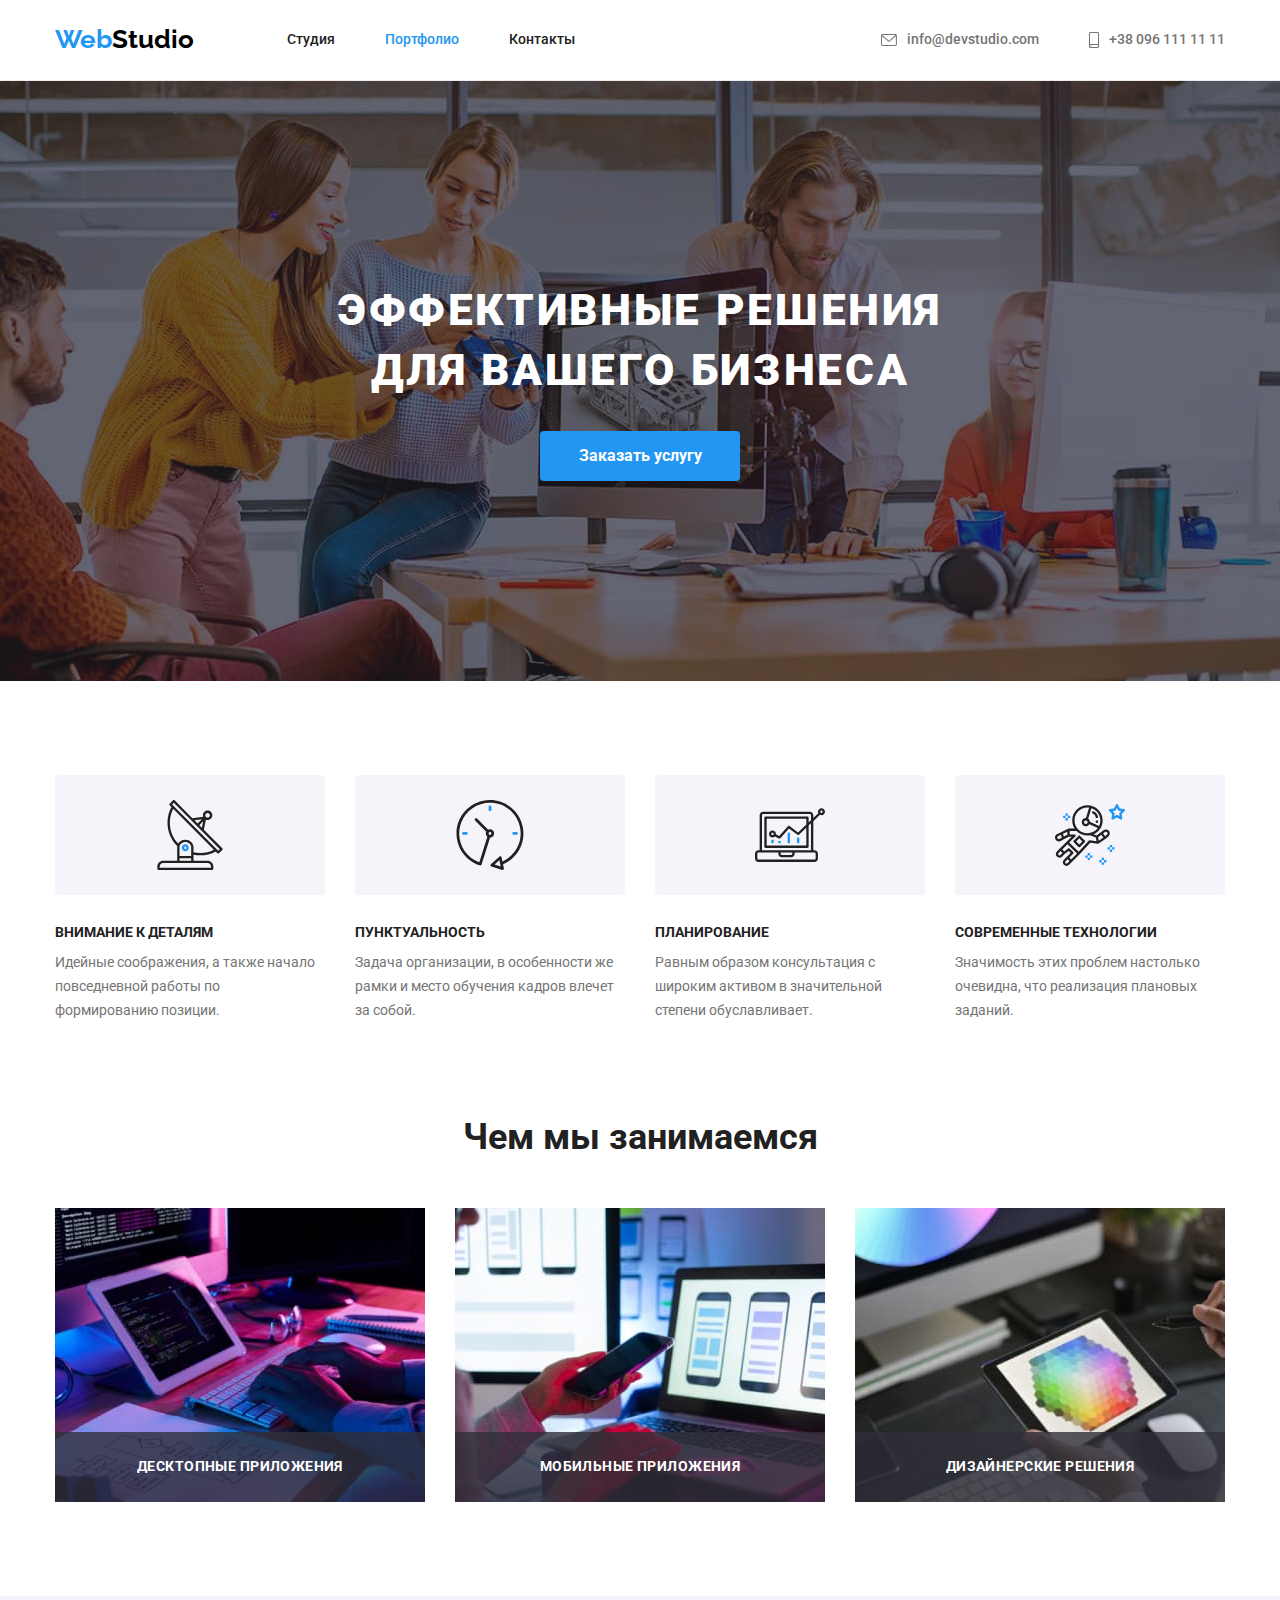
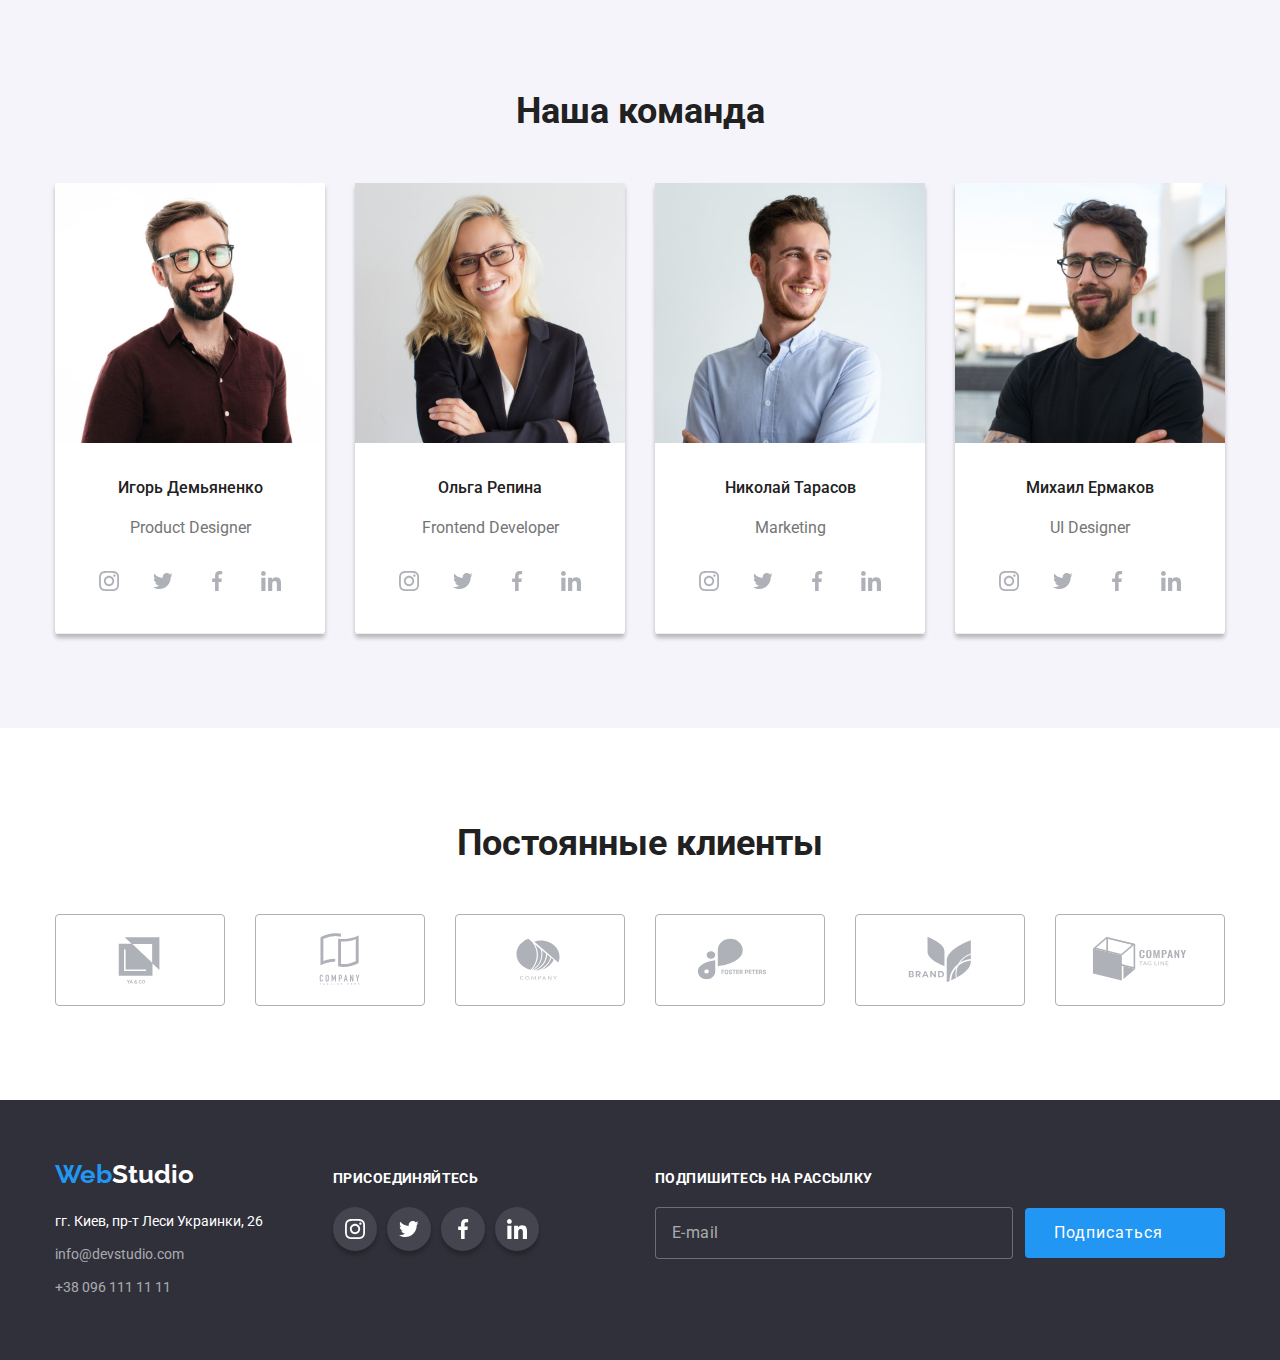
==== index.html @ 6c528fc9 "commit" ====
<!DOCTYPE html>
<html lang="ru">
  <head>
    <meta charset="UTF-8" />
    <meta http-equiv="X-UA-Compatible" content="IE=edge" />
    <meta name="viewport" content="width=device-width, initial-scale=1.0" />
    <title>Cтудия</title>
    <link
      href="https://fonts.googleapis.com/css2?family=Raleway:wght@700&family=Roboto:wght@400;500;700;900&display=swap"
      rel="stylesheet"
    />
    <link
      rel="stylesheet"
      href="https://cdnjs.cloudflare.com/ajax/libs/modern-normalize/1.1.0/modern-normalize.min.css
"
    />
    <link rel="stylesheet" href="css/styles.css" />
  </head>
  <body>
    <!--Шапка-->
    <header class="header">
      <div class="container header__container">
        <a href="" class="logo header__logo link"><span class="logo-part">Web</span>Studio</a>
        <nav>
          <ul class="navigation list">
            <li class="navigation__item">
              <a href="./index.html" class="navigation__link link">Студия</a>
            </li>
            <li class="navigation__item">
              <a href="" class="navigation__link link current">Портфолио</a>
            </li>
            <li class="navigation__item"><a href="" class="navigation__link link">Контакты</a></li>
          </ul>
        </nav>
        <ul class="contacts list">
          <li class="contacts__tel">
            <a href="mailto:info@devstudio.com" class="contacts__link link"
              ><svg class="contact__icon" width="16" height="12">
                <use href="./images/icons.svg#icon-envelope"></use></svg
              >info@devstudio.com</a
            >
          </li>
          <li class="contacts__mail">
            <a href="tel:+380961111111" class="contacts__link link"
              ><svg class="contact__icon" width="10" height="16">
                <use href="./images/icons.svg#icon-smartphone"></use></svg
              >+38 096 111 11 11</a
            >
          </li>
        </ul>
      </div>
    </header>
    <!--Главный контент-->
    <main>
      <!--Самый крупный блок-->
      <section class="hero section">
        <div class="container">
          <h1 class="hero__title">Эффективные решения для вашего бизнеса</h1>
          <button type="button" class="main-botton" data-modal-open>Заказать услугу</button>
        </div>
      </section>
      <!--Подход-->
      <section class="section features">
        <div class="container">
          <h2 class="section__title visually-hidden">Специфика и особенности работы компании</h2>
          <ul class="features__list list">
            <li class="features__list__item">
              <div class="features__box">
                <svg class="features__icon" width="70px" height="70px">
                  <use href="images/icons.svg#icon-antenna-1-1"></use>
                </svg>
              </div>
              <div class="feature-box-data">
                <h3 class="features__title">Внимание к деталям</h3>
                <p class="features__info">
                  Идейные соображения, а также начало повседневной работы по формированию позиции.
                </p>
              </div>
            </li>
            <li class="features__list__item">
              <div class="features__box">
                <svg class="features__icon" width="70px" height="70px">
                  <use href="./images/icons.svg#icon-clock-1-1"></use>
                </svg>
              </div>
              <h3 class="features__title">Пунктуальность</h3>
              <p class="features__info">
                Задача организации, в особенности же рамки и место обучения кадров влечет за собой.
              </p>
            </li>
            <li class="features__list__item">
              <div class="features__box">
                <svg class="features__icon" width="70px" height="70px">
                  <use href="./images/icons.svg#icon-diagram-1-1"></use>
                </svg>
              </div>
              <h3 class="features__title">Планирование</h3>
              <p class="features__info">
                Равным образом консультация с широким активом в значительной степени обуславливает.
              </p>
            </li>
            <li class="features__list__item">
              <div class="features__box">
                <svg class="features__icon" width="70px" height="70px">
                  <use href="./images/icons.svg#icon-astronaut-1-1"></use>
                </svg>
              </div>
              <h3 class="features__title">Современные технологии</h3>
              <p class="features__info">
                Значимость этих проблем настолько очевидна, что реализация плановых заданий.
              </p>
            </li>
          </ul>
        </div>
      </section>
      <!--Работа-->
      <section class="section service">
        <div class="container">
          <h2 class="service section-title">Чем мы занимаемся</h2>
          <ul class="service__list list">
            <li class="service__item">
              <div class="service__pic__container">
                <img src="./images/box1.jpg" alt="Руки на клавиатуре" width="370" />
                <div class="service__info">
                  <h3 class="service__title">Десктопные приложения</h3>
                </div>
              </div>
            </li>
            <li class="service__item">
              <div class="service__pic__container">
                <img src="./images/box2.jpg" alt="Смартфон и ноутбук" width="370" />
                <div class="service__info">
                  <h3 class="service__title">Мобильные приложения</h3>
                </div>
              </div>
            </li>
            <li class="service__item">
              <div class="service__pic__container">
                <img src="./images/box3.jpg" alt="Палитра цветов" width="370" />
                <div class="service__info">
                  <h3 class="service__title">Дизайнерские решения</h3>
                </div>
              </div>
            </li>
          </ul>
        </div>
      </section>
      <!--Команда-->
      <section class="section team">
        <div class="container">
          <h2 class="team section-title">Наша команда</h2>
          <ul class="members list">
            <li class="members__info">
              <img src="./images/pd.jpg" alt="Мужчина в очках" width="270" />
              <div class="members__about">
                <h3 class="members__name">Игорь Демьяненко</h3>
                <p lang="en" class="members__position">Product Designer</p>
                <ul class="social list">
                  <li class="social__item">
                    <a
                      href="https://www.instagram.com/accounts/login/"
                      target="_blank"
                      class="social__link"
                    >
                      <svg class="social__icon" width="20" height="20">
                        <use href="./images/icons.svg#icon-instagram-2-1"></use>
                      </svg>
                    </a>
                  </li>
                  <li class="social__item">
                    <a
                      href="https://twitter.com/i/flow/login?input_flow_data=%7B%22requested_variant%22%3A%22eyJsYW5nIjoicnUifQ%3D%3D%22%7D"
                      target="_blank"
                      class="social__link"
                    >
                      <svg class="social__icon" width="20" height="20">
                        <use href="./images/icons.svg#icon-twit"></use>
                      </svg>
                    </a>
                  </li>
                  <li class="social__item">
                    <a href="https://www.facebook.com/" target="_blank" class="social__link">
                      <svg class="social__icon" width="20" height="20">
                        <use href="./images/icons.svg#icon-facebook"></use>
                      </svg>
                    </a>
                  </li>
                  <li class="social__item">
                    <a href="https://www.linkedin.com/login" target="_blank" class="social__link">
                      <svg class="social__icon" width="20" height="20">
                        <use href="./images/icons.svg#icon-linkedin"></use>
                      </svg>
                    </a>
                  </li>
                </ul>
              </div>
            </li>
            <li class="members__info">
              <img src="./images/fe.jpg" alt="Женщина в очках" width="270" />
              <div class="members__about">
                <h3 class="members__name">Ольга Репина</h3>
                <p lang="en" class="members__position">Frontend Developer</p>
                <ul class="social list">
                  <li class="social__item">
                    <a
                      href="https://www.instagram.com/accounts/login/"
                      target="_blank"
                      class="social__link"
                    >
                      <svg class="social__icon" width="20" height="20">
                        <use href="./images/icons.svg#icon-instagram-2-1"></use>
                      </svg>
                    </a>
                  </li>
                  <li class="social__item">
                    <a
                      href="https://twitter.com/i/flow/login?input_flow_data=%7B%22requested_variant%22%3A%22eyJsYW5nIjoicnUifQ%3D%3D%22%7D"
                      target="_blank"
                      class="social__link"
                    >
                      <svg class="social__icon" width="20" height="20">
                        <use href="./images/icons.svg#icon-twit"></use>
                      </svg>
                    </a>
                  </li>
                  <li class="social__item">
                    <a href="https://www.facebook.com/" target="_blank" class="social__link">
                      <svg class="social__icon" width="20" height="20">
                        <use href="./images/icons.svg#icon-facebook"></use>
                      </svg>
                    </a>
                  </li>
                  <li class="social__item">
                    <a href="https://www.linkedin.com/login" target="_blank" class="social__link">
                      <svg class="social__icon" width="20" height="20">
                        <use href="./images/icons.svg#icon-linkedin"></use>
                      </svg>
                    </a>
                  </li>
                </ul>
              </div>
            </li>
            <li class="members__info">
              <img src="./images/m.jpg" alt="Мужчина в голубой рубашке" width="270" />
              <div class="members__about">
                <h3 class="members__name">Николай Тарасов</h3>
                <p lang="en" class="members__position">Marketing</p>
                <ul class="social list">
                  <li class="social__item">
                    <a
                      href="https://www.instagram.com/accounts/login/"
                      target="_blank"
                      class="social__link"
                    >
                      <svg class="social__icon" width="20" height="20">
                        <use href="./images/icons.svg#icon-instagram-2-1"></use>
                      </svg>
                    </a>
                  </li>
                  <li class="social__item">
                    <a
                      href="https://twitter.com/i/flow/login?input_flow_data=%7B%22requested_variant%22%3A%22eyJsYW5nIjoicnUifQ%3D%3D%22%7D"
                      target="_blank"
                      class="social__link"
                    >
                      <svg class="social__icon" width="20" height="20">
                        <use href="./images/icons.svg#icon-twit"></use>
                      </svg>
                    </a>
                  </li>
                  <li class="social__item">
                    <a href="https://www.facebook.com/" target="_blank" class="social__link">
                      <svg class="social__icon" width="20" height="20">
                        <use href="./images/icons.svg#icon-facebook"></use>
                      </svg>
                    </a>
                  </li>
                  <li class="social__item">
                    <a href="https://www.linkedin.com/login" target="_blank" class="social__link">
                      <svg class="social__icon" width="20" height="20">
                        <use href="./images/icons.svg#icon-linkedin"></use>
                      </svg>
                    </a>
                  </li>
                </ul>
              </div>
            </li>
            <li class="members__info">
              <img src="./images/ui.jpg" alt="Мужчина в черной футболке" width="270" />
              <div class="members__about">
                <h3 class="members__name">Михаил Ермаков</h3>
                <p lang="en" class="members__position">UI Designer</p>
                <ul class="social list">
                  <li class="social__item">
                    <a
                      href="https://www.instagram.com/accounts/login/"
                      target="_blank"
                      class="social__link"
                    >
                      <svg class="social__icon" width="20" height="20">
                        <use href="./images/icons.svg#icon-instagram-2-1"></use>
                      </svg>
                    </a>
                  </li>
                  <li class="social__item">
                    <a
                      href="https://twitter.com/i/flow/login?input_flow_data=%7B%22requested_variant%22%3A%22eyJsYW5nIjoicnUifQ%3D%3D%22%7D"
                      target="_blank"
                      class="social__link"
                    >
                      <svg class="social__icon" width="20" height="20">
                        <use href="./images/icons.svg#icon-twit"></use>
                      </svg>
                    </a>
                  </li>
                  <li class="social__item">
                    <a href="https://www.facebook.com/" target="_blank" class="social__link">
                      <svg class="social__icon" width="20" height="20">
                        <use href="./images/icons.svg#icon-facebook"></use>
                      </svg>
                    </a>
                  </li>
                  <li class="social__item">
                    <a href="https://www.linkedin.com/login" target="_blank" class="social__link">
                      <svg class="social__icon" width="20" height="20">
                        <use href="./images/icons.svg#icon-linkedin"></use>
                      </svg>
                    </a>
                  </li>
                </ul>
              </div>
            </li>
          </ul>
        </div>
      </section>
      <section class="clients">
        <div class="container">
          <h2 class="section-title">Постоянные клиенты</h2>
          <ul class="clients__list list">
            <li class="clients__icon__box">
              <a href="" class="clients__link">
                <svg class="client__icon" width="106" height="60">
                  <use href="./images/icons.svg#icon-lable1"></use>
                </svg>
              </a>
            </li>
            <li class="clients__icon__box">
              <a href="" class="clients__link">
                <svg class="client__icon" width="106" height="60">
                  <use href="./images/icons.svg#icon-lable2"></use>
                </svg>
              </a>
            </li>
            <li class="clients__icon__box">
              <a href="" class="clients__link">
                <svg class="client__icon" width="106" height="60">
                  <use href="./images/icons.svg#icon-lable3"></use>
                </svg>
              </a>
            </li>
            <li class="clients__icon__box">
              <a href="" class="clients__link">
                <svg class="client__icon" width="106" height="60">
                  <use href="./images/icons.svg#icon-lable4"></use>
                </svg>
              </a>
            </li>
            <li class="clients__icon__box">
              <a href="" class="clients__link">
                <svg class="client__icon" width="106" height="60">
                  <use href="./images/icons.svg#icon-lable5"></use>
                </svg>
              </a>
            </li>
            <li class="clients__icon__box">
              <a href="" class="clients__link">
                <svg class="client__icon" width="106" height="60">
                  <use href="./images/icons.svg#icon-lable6"></use>
                </svg>
              </a>
            </li>
          </ul>
        </div>
      </section>
    </main>
    <!--Футер-->
    <footer>
      <div class="container footer__container">
        <div class="footer__adress__box">
          <a href="" class="footer__logo"><span class="logo-part">Web</span>Studio</a>
          <address>
            <span class="footer__street__address">гг. Киев, пр-т Леси Украинки, 26</span>
            <ul class="footer__contscts__list list">
              <li class="footer__contacts__item">
                <a href="mailto:info@devstudio.com" class="footer__contacts__link"
                  >info@devstudio.com</a
                >
              </li>
              <li class="list-footer-contacts">
                <a href="tel:+380961111111" class="footer__contacts__link">+38 096 111 11 11</a>
              </li>
            </ul>
          </address>
        </div>
        <div class="footer-social-list">
          <span class="apply">присоединяйтесь</span>
          <ul class="footer-soc-links list">
            <li class="soc-item">
              <a
                href="https://www.instagram.com/accounts/login/"
                target="_blank"
                class="soc-item-link"
              >
                <svg class="footer-icon" width="20" height="20">
                  <use href="./images/icons.svg#icon-instagram-2-1"></use>
                </svg>
              </a>
            </li>
            <li class="soc-item">
              <a
                href="https://twitter.com/i/flow/login?input_flow_data=%7B%22requested_variant%22%3A%22eyJsYW5nIjoicnUifQ%3D%3D%22%7D"
                target="_blank"
                class="soc-item-link"
              >
                <svg class="footer-icon" width="20" height="20">
                  <use href="./images/icons.svg#icon-twit"></use>
                </svg>
              </a>
            </li>
            <li class="soc-item">
              <a href="https://www.facebook.com/" target="_blank" class="soc-item-link">
                <svg class="footer-icon" width="20" height="20">
                  <use href="./images/icons.svg#icon-facebook"></use>
                </svg>
              </a>
            </li>
            <li class="soc-item">
              <a href="https://www.linkedin.com/login" target="_blank" class="soc-item-link">
                <svg class="footer-icon" width="20" height="20">
                  <use href="./images/icons.svg#icon-linkedin"></use>
                </svg>
              </a>
            </li>
          </ul>
        </div>
        <div class="signup-form-footer">
          <form class="footer-sign-field">
            <label class="signup-lable"
              ><span class="apply">Подпишитесь на рассылку</span>
              <input
                type="email"
                name="input-mail"
                class="sign-upinput"
                id="sign-upinput"
                placeholder="E-mail"
            /></label>
            <button type="submit" class="signup-footer-button">
              Подписаться<svg class="singup-footer-icon" width="24" height="24">
                <use href="./images/icons.svg#icon-icon-send-3"></use>
              </svg>
            </button>
          </form>
        </div>
      </div>
    </footer>
    <div class="backdrop is-hidden" data-modal>
      <div class="modal">
        <button data-modal-close class="modal-close-btn">
          <svg>
            <use href="./images/icons.svg#icon-close"></use>
          </svg>
        </button>
        <p class="modal-title">Оставьте свои данные, мы вам перезвоним</p>
        <form>
          <div class="modal-field">
            <label for="name" class="modal-lable">Имя</label>
            <div class="input-wrap">
              <input type="text" name="user-name" id="name" class="modal-input" required />
              <svg class="input-icon" width="18" height="18">
                <use href="./images/icons.svg#icon-person-black-18dp-1-1"></use>
              </svg>
            </div>
          </div>
          <div class="modal-field">
            <label for="tel" class="modal-lable">Телефон</label>
            <div class="input-wrap">
              <input type="tel" name="user-tel" id="tel" class="modal-input" required />
              <svg class="input-icon" width="18" height="18">
                <use href="./images/icons.svg#icon-phone-black-18dp-1-1"></use>
              </svg>
            </div>
          </div>
          <div class="modal-field">
            <label for="mail" class="modal-lable">Почтa</label>
            <div class="input-wrap">
              <input type="email" name="user-mail" id="mail" class="modal-input" />
              <svg class="input-icon" width="18" height="18">
                <use href="./images/icons.svg#icon-email-black-18dp-1-1"></use>
              </svg>
            </div>
          </div>
          <div class="modal-field">
            <label for="user-text" class="modal-lable">Комментарий</label>
            <textarea
              name="user-text"
              id="user-text"
              class="modal-comment"
              placeholder="Введите текст"
            ></textarea>
          </div>
          <div class="check-field">
            <label class="check-text">
              <input
                type="checkbox"
                name="check"
                value="true"
                class="modal-check visually-hidden"
              /><span class="custom-view"
                ><svg class="icon-check" width="11" height="8">
                  <use href="./images/icons.svg#icon-line"></use>
                </svg>
              </span>
              <span class="policy">
                Соглашаюсь с рассылкой и принимаю
                <a href="" class="modal-link">Условия договора</a>
              </span>
            </label>
          </div>
          <button type="submit" class="input-button">Отправить</button>
        </form>
      </div>
    </div>
    <script src="./modal.js"></script>
  </body>
</html>
---- css/styles.css ----
/*Цвет основного текста #FFFFFF*/
/*Вторичный цвет #212121*/
/*Серый цвет #757575*/
/* Акент #2196F3 */
/* Цвет в футуре ##FFFFFF99 */
/* Фон хедера ##ECECEC */
/* Цвет главного контента  и футера ##2F303A */

:root {
    --primary-text-color: #757575;
    --title-text-color: #212121;
    --accent-color: #2196F3;
    --main-theme-color: #FFFFFF;
    --logo-color: #000000;
    --section-color: #F5F4FA;
    --footer-bg-color: #2F303A;
    --footer-contacts-color: rgba(255, 255, 255, 0.6);
    --botton--bg-color: #F5F4FA;
    --project-conteiner-color: #EEEEEE;
    ---main-background-color: #E5E5E5;
    --header-bg-color: #ECECEC;
    --bottom-focuse-color: #188CE8;
    --client-link-bg-color: #AFB1B8;
    --transition-timing-function: cubic-bezier(0.4, 0, 0.2, 1);
}

/* General */
h1,
h2,
h3,
h4,
h5,
h6,
p {
    margin: 0;
}

.link {
    text-decoration: none;
}

img {
    display: block;
}

ul {
    margin: o;
    padding: 0;

}

.container {
    width: 1200px;
    margin: 0 auto;
    padding-right: 15px;
    padding-left: 15px;
    margin-left: auto;
    margin-right: auto;
}

body {
    background-color: var(----main-background-color);
    color: var(--primary-text-color);
    font-family: Roboto, sans-serif;
}

.list {
    list-style: none;
    padding: 0;
    margin: 0;
}

.section {
    padding-top: 94px;
    padding-bottom: 94px;
}

/* ___________________________________Header _____________________________*/
.header {
    border-bottom: 1px solid #ECECEC;
    background-color: var(--main-theme-color);
}

.header__container {
    display: flex;
    direction: row;
    align-items: center;
}


.header__logo {
    color: var(--logo-color);
    font-family: Raleway, Montserrat, sans-serif;
    font-weight: 700;
    font-size: 26px;
    line-height: 1.19;
    display: block;
    margin-right: 93px;
    padding-top: 24px;
    padding-bottom: 25px;
}

.logo-part {
    color: var(--accent-color);
}
.navigation {
    display: flex;
}

.navigation__item:not(:last-child) {
    margin-right: 50px;
}

.navigation__link {
    color: var(--title-text-color);
    font-weight: 500;
    font-size: 14px;
    line-height: 1.14;
    text-decoration: none;
    display: block;
    padding-top: 32px;
    padding-bottom: 32px;
    transition: color 250ms cubic-bezier(0.4, 0, 0.2, 1);
    position: relative;

}

.navigation__link:hover {
    color: var(--accent-color);
}

.navigation__link.current {
    color: var(--accent-color);
}

.navigation__link.current::after {
    content: '';
    position: absolute;
    display: block;
    width: 100%;
    height: 5px;
    background-color: var(--accent-color);
    border-radius: 2px;
    left: 0;
    bottom: 0;
    transform: scaleX(0);
    transition: transform 250ms cubic-bezier(0.4, 0, 0.2, 1);
}

.navigation__link.current:hover:after {
    transform: scaleX(1);
}

.contacts {
    display: flex;
    margin-left: auto;
}

.contacts__link {
    display: flex;
    align-items: center;
    justify-content: center;
    color: var(--primary-text-color);
    font-weight: 500;
    font-size: 14px;
    line-height: 1.14;
    transition: color 250ms cubic-bezier(0.4, 0, 0.2, 1);
}

.contacts__link:hover,
.contacts__link:focus {
    color: var(--accent-color);
}

.contact__icon {
    margin-right: 10px;
    fill: #757575;
    transition: fill 250ms cubic-bezier(0.4, 0, 0.2, 1);
}

.contacts__link:hover .contact__icon,
.contacts__link:focus .contact__icon {
    fill: currentColor;
}

.contacts__mail {
    margin-left: 50px;
}

/* Main content */
/*  _________________________________Hero______________________________ */
.hero {
    background-color: var(--footer-bg-color);
    padding-top: 200px;
    padding-bottom: 200px;
    text-align: center;
    margin: 0 auto;
    max-width: 1600px;
    height: 600px;
    margin-left: auto;
    margin-right: auto;
    background-image: linear-gradient(to right, rgba(47, 48, 58, 0.4), rgba(47, 48, 58, 0.4)), url(../images/herobg.jpg);
    background-repeat: no-repeat;
    background-position: center;
    background-size: cover;

}

.hero__title {
    color: var(--main-theme-color);
    font-weight: 900;
    font-size: 44px;
    line-height: 1.36;
    text-align: center;
    text-transform: uppercase;
    letter-spacing: 0.06em;
    max-width: 696px;
    margin-left: auto;
    margin-right: auto;
    margin-bottom: 30px;
}

/* Sections */
.features {
    padding-bottom: 0;
}

.section-title {
    color: var(--title-text-color);
    font-size: 36px;
    line-height: 1.17;
    margin-bottom: 50px;
    text-align: center
}

.features__list {
    background-color: var(--main-theme-color);
    display: flex;
}

.features__title {
    color: var(--title-text-color);
    font-size: 14px;
    line-height: 1.14;
    text-transform: uppercase;
    margin-bottom: 10px;

}

.features__info {
    color: var(--primary-text-color);
    font-family: 'Roboto';
    font-style: normal;
    font-weight: 400;
    font-size: 14px;
    line-height: 1.7;
}

.features__list__item:not(:last-child) {
    margin-right: 30px;
}

.features__list__item {
    width: 270px;
}

.features__box {
    width: 270px;
    height: 120px;
    border-radius: 4px;
    display: flex;
    background-color: var(--botton--bg-color);
    margin-bottom: 30px;
    justify-content: center;
    align-items: center;

}

/* _____________________________Services____________________________________ */
.service__pic__container {
    position: relative;
}

.service__info {
    width: 370px;
    height: 70px;
    background: rgba(47, 48, 58, 0.8);
    padding-top: 27px;
    padding-bottom: 27px;
    text-align: center;
    justify-content: center;
    display: flex;
    position: absolute;
    top: 224px;
    left: 0;
    transform: translate();
}

.service__list {
    display: flex;
}

.service__item:not(:last-child) {
    margin-right: 30px;
}

.service__title {
    color: #FFFFFF;
    font-weight: 700;
    font-size: 14px;
    line-height: 1.14;
    text-align: center;
    letter-spacing: 0.03em;
    text-transform: uppercase;
}

/*__________________________________ Team _________________________________________*/
.team {
    background-color: var(--section-color)
}

.members {
    display: flex;
    align-items: center;
    justify-content: center;
}

.members__about {
    padding: 30px 10px;
    text-align: center;
    border-bottom: 1px solid var(--project-conteiner-color);
}

.members__info {
    background-color: var(--main-theme-color);
    box-shadow: 0px 4px 4px 0px #00000040;
    border-radius: 0px 0px 4px 4px;
}

.members__info:not(:last-child) {
    margin-right: 30px;
}

.members__name {
    color: var(--title-text-color);
    font-family: 'Roboto';
    font-weight: 500;
    font-size: 16px;
    line-height: 1.9;
    margin-bottom: 10px;
}

.members__position {
    color: var(--primary-text-color);
    font-weight: 400;
    font-size: 16px;
    line-height: 1.9;
    margin-bottom: 16px;
}

.social {
    display: flex;
    text-decoration: none;
    align-items: center;
    justify-content: center;
}

.social__item:not(:last-child) {
    margin-right: 10px;
}

.social__link {
    display: flex;
    align-items: center;
    width: 44px;
    height: 44px;
    justify-content: center;
    fill: var(--main-theme-color);
    border-radius: 50%;
    cursor: pointer;
    fill: var(--main-theme-color);
    transition-property: background-color, fill;
    transition-duration: 250ms;
    transition-timing-function: cubic-bezier(0.4, 0, 0.2, 1);
}

.social__link:hover,
.social__link:focus {
    background-color: var(--bottom-focuse-color);
}
.social__icon {
    display: flex;
    align-items: center;
    justify-content: center;
    fill: var(--client-link-bg-color);
    }
.social__link .social__icon{
    transition-property: fill;
    transition-duration: 250ms;
    transition-timing-function: cubic-bezier(0.4, 0, 0.2, 1);
}

.social__link:hover .social__icon,
.social__link:focus .social__icon {
    fill: var(--main-theme-color);
}

/*______________________________________ Clients_________________________ */
.clients {
    padding-top: 94px;
    padding-bottom: 94px;
}

.clients__list {
    display: flex;
    align-items: center;
    justify-content: center;
}

.clients__icon__box {
    width: 170px;
}

.clients__icon__box:not(:last-child) {
    margin-right: 30px;
}

.clients__link {
    display: flex;
    align-items: center;
    justify-content: center;
    height: 92px;
    border: 1px solid var(--client-link-bg-color);
    border-radius: 4px;
    cursor: pointer;
    transition-property: border-color;
    transition-duration: 250ms;
    transition-timing-function: cubic-bezier(0.4, 0, 0.2, 1);
}

.clients__link:hover,
.clients__link:focus {
    border-color: var(--accent-color);
}

.client__icon {
    fill: var(--client-link-bg-color);
    transition-property: fill;
    transition-duration: 250ms;
    transition-timing-function: cubic-bezier(0.4, 0, 0.2, 1)
}

.clients__link:hover .client__icon,
.clients__link:focus .client__icon {
    fill: var(--accent-color);
}

/*________________________________ Footer______________________________ */
footer {
    background-color: var(--footer-bg-color);
    padding-top: 60px;
    padding-bottom: 60px;

}

.footer__container {
    display: flex;
    align-items: baseline;
}

.footer__adress__box {
    margin-right: 70px;
}

.footer__logo {
    color: var(--main-theme-color);
    font-family: Raleway, Montserrat, sans-serif;
    font-weight: 700;
    font-size: 26px;
    line-height: 1.17x;
    text-decoration: none;
    display: block;
    margin-bottom: 20px;
}

address {
    font-style: normal;
}

.footer__street__address {
    color: var(--main-theme-color);
    font-weight: 400;
    font-size: 14px;
    line-height: 1.7;
    margin-bottom: 9px;
    display: block;
}

.footer__contacts__link {
    color: var(--footer-contacts-color);
    font-weight: 400;
    font-size: 14px;
    line-height: 1.7;
    display: block;
    text-decoration: none;
    transition-property: color;
    transition-duration: 250ms;
    transition-timing-function: cubic-bezier(0.4, 0, 0.2, 1);
}

.footer__contacts__item {
    display: block;
}

.footer__contacts__item:first-child {
    margin-bottom: 9px;
}

.footer__contacts__link:focus,
.footer__contacts__link:hover {
    color: var(--accent-color);
}

.footer-social-list {
    margin-right: auto;
}

.soc-item:not(:last-child) {
    margin-right: 10px;
}

.social-title {
    text-transform: uppercase;
    margin-bottom: 20px;
    font-weight: 700;
    font-size: 14px;
    line-height: 1.14;
    color: var(--main-theme-color);
    letter-spacing: 0.03em;
}

.footer-soc-links {
    display: flex;
    text-decoration: none;
    align-items: center;
    justify-content: center;
}

.soc-item-link {
    display: flex;
    align-items: center;
    justify-content: center;
    width: 44px;
    height: 44px;
    border-radius: 50%;
    background: rgba(255, 255, 255, 0.1);
    box-shadow: 0px 4px 4px 0px #00000040;
    cursor: pointer;
    transition-property: background-color;
    transition-duration: 250ms;
    transition-timing-function: cubic-bezier(0.4, 0, 0.2, 1);
}

.soc-item-link:hover,
.soc-item-link:focus {
    background-color: var(--accent-color);
}

.footer-icon {
    display: flex;
    align-items: center;
    justify-content: center;
    fill: var(--main-theme-color)
}



/* ________________________________Portfolio___________________________ */
body {
    background-color: var(----main-background-color);
    color: var(--primary-text-color);
    font-family: Roboto, sans-serif;
    font-style: normal;
}

.but-list {
    display: flex;
    justify-content: center;
    margin-top: 0;
    margin-bottom: 50px;
}

.bt-item {
    display: block;
}

.bt-item:not(:last-child) {
    margin-right: 8px;

}

.projects {
    display: flex;
    flex-wrap: wrap;

}

.progect-box {
    width: 370px;
    margin-right: 30px;
    margin-bottom: 30px;
    border-bottom: 1px var(--project-conteiner-color);
    cursor: pointer;
}

.progect-box:nth-child(3n) {
    margin-right: 0;
}

.progect-box:nth-last-child(-n+3) {
    margin-bottom: 0;
}

.project-link {
    display: inline-block;
    border-bottom: 1px var(--project-conteiner-color);
    cursor: pointer;
    transition-property: box-shadow;
    transition-duration: 250ms;
    transition-timing-function: cubic-bezier(0.4, 0, 0.2, 1);
}

.project-link:hover,
.project-link:focus {
    box-shadow: 0px 4px 4px 0px #00000040;
}

.project-tittle {
    color: var(--title-text-color);
    font-size: 18px;
    line-height: 2;
    margin-bottom: 4px;
}

.project-type {
    color: var(--primary-text-color);
    font-weight: 400;
    font-size: 16px;
    line-height: 1.9;
}


.pic-info {
    padding: 20px 24px;
    border: 1px solid var(--project-conteiner-color);
    border-top: none;
}

.pb-position {
    position: relative;
    overflow: hidden;
}

.upper-layer {
    width: 100%;
    height: 294px;
    padding: 63px 24px;
    background: rgba(33, 150, 243, 0.9);
    display: flex;
    position: absolute;
    bottom: 0;
    left: 0;
    opacity: 0;
    transform: translateY(100%);
    transition: transform 250ms cubic-bezier(0.4, 0, 0.2, 1);

}

/* transform: translate();
    transition: 500ms opacity cubic-bezier(0.4, 0, 0.2, 1);
    opacity: 0; */

.project-link:hover .upper-layer {
    opacity: 1;
    transform: translateY(0);
}

/* .upper-layer::before{
    display: inline-block;
    position: absolute;
    content: "";
    width: 100%;
    height: 100%;
    opacity: 0;

} */

.layer-text {
    font-weight: 400;
    font-size: 18px;
    line-height: 1.6;
    letter-spacing: 0.03em;
    color: var(--main-theme-color);

}

/*__________________________________Buttons____________________________*/
.main-botton {
    cursor: pointer;
    color: var(--main-theme-color);
    background-color: var(--accent-color);
    font-weight: 700;
    font-size: 16px;
    line-height: 1.9;
    align-items: center;
    text-align: center;
    display: inline-block;
    border-radius: 4px;
    padding: 10px 32px;
    min-width: 200px;
    height: 50px;
    border: transparent;
    transition-property: background-color;
    transition-duration: 250ms;
    transition-timing-function: cubic-bezier(0.4, 0, 0.2, 1);


}

.main-botton:focus,
.main-botton:hover {
    background-color: var(--bottom-focuse-color);

}

.primary-botton {
    cursor: pointer;
    background-color: var(--botton--bg-color);
    color: var(--title-text-color);
    font-weight: 500;
    font-size: 16px;
    line-height: 1.6;
    padding: 6px 22px;
    border-radius: 4px;
    border: transparent;
    display: inline-block;
    min-width: 103px;
    height: 38px;
    letter-spacing: 0.03em;
    transition: color, background-color, box-shadow;
    transition-duration: 250ms;
    transition-timing-function: cubic-bezier(0.4, 0, 0.2, 1);
}

.primary-botton:focus,
.primary-botton:hover {
    color: var(--main-theme-color);
    background-color: var(--accent-color);
    box-shadow: 0px 4px 4px 0px #00000040;
}

.visually-hidden {
    position: absolute;
    width: 1px;
    height: 1px;
    margin: -1px;
    border: 0;
    padding: 0;

    white-space: nowrap;
    clip-path: inset(100%);
    clip: rect(0 0 0 0);
    overflow: hidden;
}

/* _____________________________Modal_______________________________ */
.backdrop {
    position: fixed;
    top: 0;
    left: 0;
    width: 100%;
    height: 100%;
    background: rgba(0, 0, 0, 0.2);
    opacity: 1;
    transition: opacity 250ms var(--transition-timing-function), visibility 250ms var(--transition-timing-function);
}

.backdrop.is-hidden .modal {
    transform: translate(-50%, -50%) scale(0) rotate(180deg);
}

.modal {
    position: absolute;
    top: 50%;
    left: 50%;
    transform: translate(-50%, -50%) scale(1) rotate(0);
    width: 528px;
    min-height: 581px;
    background: #FFFFFF;
    box-shadow: 0px 1px 3px rgba(0, 0, 0, 0.12),
    0px 1px 1px rgba(0, 0, 0, 0.14),
    0px 2px 1px rgba(0, 0, 0, 0.2);
    border-radius: 4px;
    transition: transform 250ms var(--transition-timing-function);
    padding: 40px;
}

.modal-close-btn {
    display: flex;
    align-items: center;
    justify-content: center;
    width: 30px;
    height: 30px;
    border-radius: 50%;
    cursor: pointer;
    background: transparent;
    border: 1px solid rgba(0, 0, 0, 0.1);
    box-shadow: 0px 1px 3px rgba(0, 0, 0, 0.12), 0px 1px 1px rgba(0, 0, 0, 0.14), 0px 2px 1px rgba(0, 0, 0, 0.2);
    position: absolute;
    top: 8px;
    right: 8px;

}

.is-hidden {
    opacity: 0;
    visibility: hidden;
    pointer-events: none;
}


.modal-title{
    font-style: normal;
    font-weight: 700;
    font-size: 20px;
    line-height: 1.15;
    text-align: center;
    letter-spacing: 0.03em;
    color:var(--title-text-color);
    margin-bottom: 12px;
}

.modal-field{
    margin-bottom: 10px;
}
.input-wrap{
    position: relative;
}

.modal-input{
    width: 100%;
    height: 40px;
    border:  1px solid #21212133;
    border-radius: 4px;
    padding-left: 42px;
    outline: none;
    cursor: pointer;
    transition: border-color 250ms var(--transition-timing-function);
}
.modal-input:focus,
.modal-input:hover{
    border-color: var(--accent-color);
}
.input-icon{
    position: absolute;
    left: 12px;
    top: 50%;
    transform: translateY(-50%);
    transition: fill 250ms var(--transition-timing-function);
}
.modal-input:focus+.input-icon,
.modal-input:hover+.input-icon {
    fill: var(--accent-color);
}
.modal-lable {
    font-weight: 400;
    font-size: 12px;
    line-height: 1.16;
    letter-spacing: 0.01em;
    color: var(--primary-text-color);
    display: block;
    margin-bottom: 4px;
}

.modal-comment {
    cursor: pointer;
    width: 100%;
    height: 120px;
    border: 1px solid #21212133;
    border-radius: 4px;
    padding: 12px 16px;
    outline: none;
    resize: none;
    transition: border-color 250ms var(--transition-timing-function);
}
.modal-comment:focus,
.modal-comment:hover{
    border-color: var(--accent-color);
}
.modal-comment::placeholder{
    font-weight: 400;
    font-size: 14px;
    line-height: 1.14;
    letter-spacing: 0.01em;
    color: rgba(117, 117, 117, 0.5);
    color: rgba(117, 117, 117, 0.5);
}

.check-text{
    font-size: 14px;
    line-height: 1.7;
    letter-spacing: 0.03em;
    color: var(--primary-text-color);
    display: flex;
    align-items: center;
    justify-content: center;
}

.custom-view{
    width: 16px;
    height: 15px;
    border: 2px solid #000000;
    border-radius: 2px;
    margin-right: 7px;
    display: flex;
    align-items: center;
    justify-content: center;
    cursor: pointer;
}

.modal-check:checked + .custom-view{
    background-color: var(--accent-color);
border: transparent;}
    

    /* .modal-check:checked + .check-text .custom-view{
    background-color:var(--accent-color);
    border: none;
} */

.modal-link{
    border-bottom: 1px solid var(--accent-color);
    color: var(--accent-color);
}

.check-field{
    margin-bottom: 30px;
    justify-content: center;
    }

.input-button{
    justify-content: center;
    cursor: pointer;
    color: var(--main-theme-color);
    background-color: var(--accent-color);
    font-weight: 700;
    font-size: 16px;
    line-height: 1.9;
    letter-spacing: 0.06em;
    align-items: center;
    display: inline-block;
    border-radius: 4px;
    padding-top: 10px;
    padding-right: 55px;
    padding-bottom: 10px;
    padding-left:56px;
    min-width: 200px;
    height: 50px;
    display: block;
    margin-right: auto;
    margin: 0 auto;
    box-shadow: 0px 4px 4px 0px #00000026;
    border: transparent;
    transition-property: background-color;
    transition-duration: 250ms;
    transition-timing-function: cubic-bezier(0.4, 0, 0.2, 1);

}
.input-button:focus,
.input-button:hover {
    background-color: var(--bottom-focuse-color);

}
.signup-form-footer{
    display: flex;
    width: 570;
    /* margin-right: 0; */
}
.footer-sign-field {
    display: flex;
    justify-content: center;
    align-items: center;
    margin-right: 0;
}

.sign-upinput{
    width: 358px;
    border-radius: 4px;
    border: 1px solid #FFFFFF4D;
    background-color: var(--footer-bg-color);
    padding: 15px 16px;
    font-size: 16px;
    line-height: 1.25;
    display: flex;
    align-items: center;
    letter-spacing: 0.03em;
    color: rgba(255, 255, 255, 0.6);
    margin-right: 12px;
    outline: none;
    transition-property: border-color;
    transition-duration: 250ms;
    transition-timing-function: cubic-bezier(0.4, 0, 0.2, 1);
}
.sign-upinput:focus,
.sign-upinput:hover{
    border-color: var(--accent-color);
}
.sign-upinput::placeholder{
    font-size: 16px;
    line-height: 1.25;
    align-items: center;
    letter-spacing: 0.03em;
    color: rgba(255, 255, 255, 0.6);
}

.signup-footer-button{
    cursor: pointer;
    color: var(--main-theme-color);
    background-color: var(--accent-color);
    padding: 10px 28px 10px 29px;
    font-weight: 200px;
    font-size: 16px;
    line-height: 1.9;
    min-width: 200px;
    height: 50px;
    border-radius: 4px;
    border: transparent;
    margin-top: 36px;
    margin-right: auto;
    display: flex;
    align-items: center;
    text-align: center;
    letter-spacing: 0.06em;
    transition-property: background-color;
    transition-duration: 250ms;
    transition-timing-function: cubic-bezier(0.4, 0, 0.2, 1);
}

.signup-footer-button:focus,
.signup-footer-button:hover{
    background-color: var(--bottom-focuse-color);
}

.singup-footer-icon{
    margin-left: 10px;
}
    
.apply{
    display: block;
    text-transform: uppercase;
    margin-bottom: 20px;
    font-weight: 700;
    font-size: 14px;
    line-height: 1.14;
    color: var(--main-theme-color);
    letter-spacing: 0.03em;
}
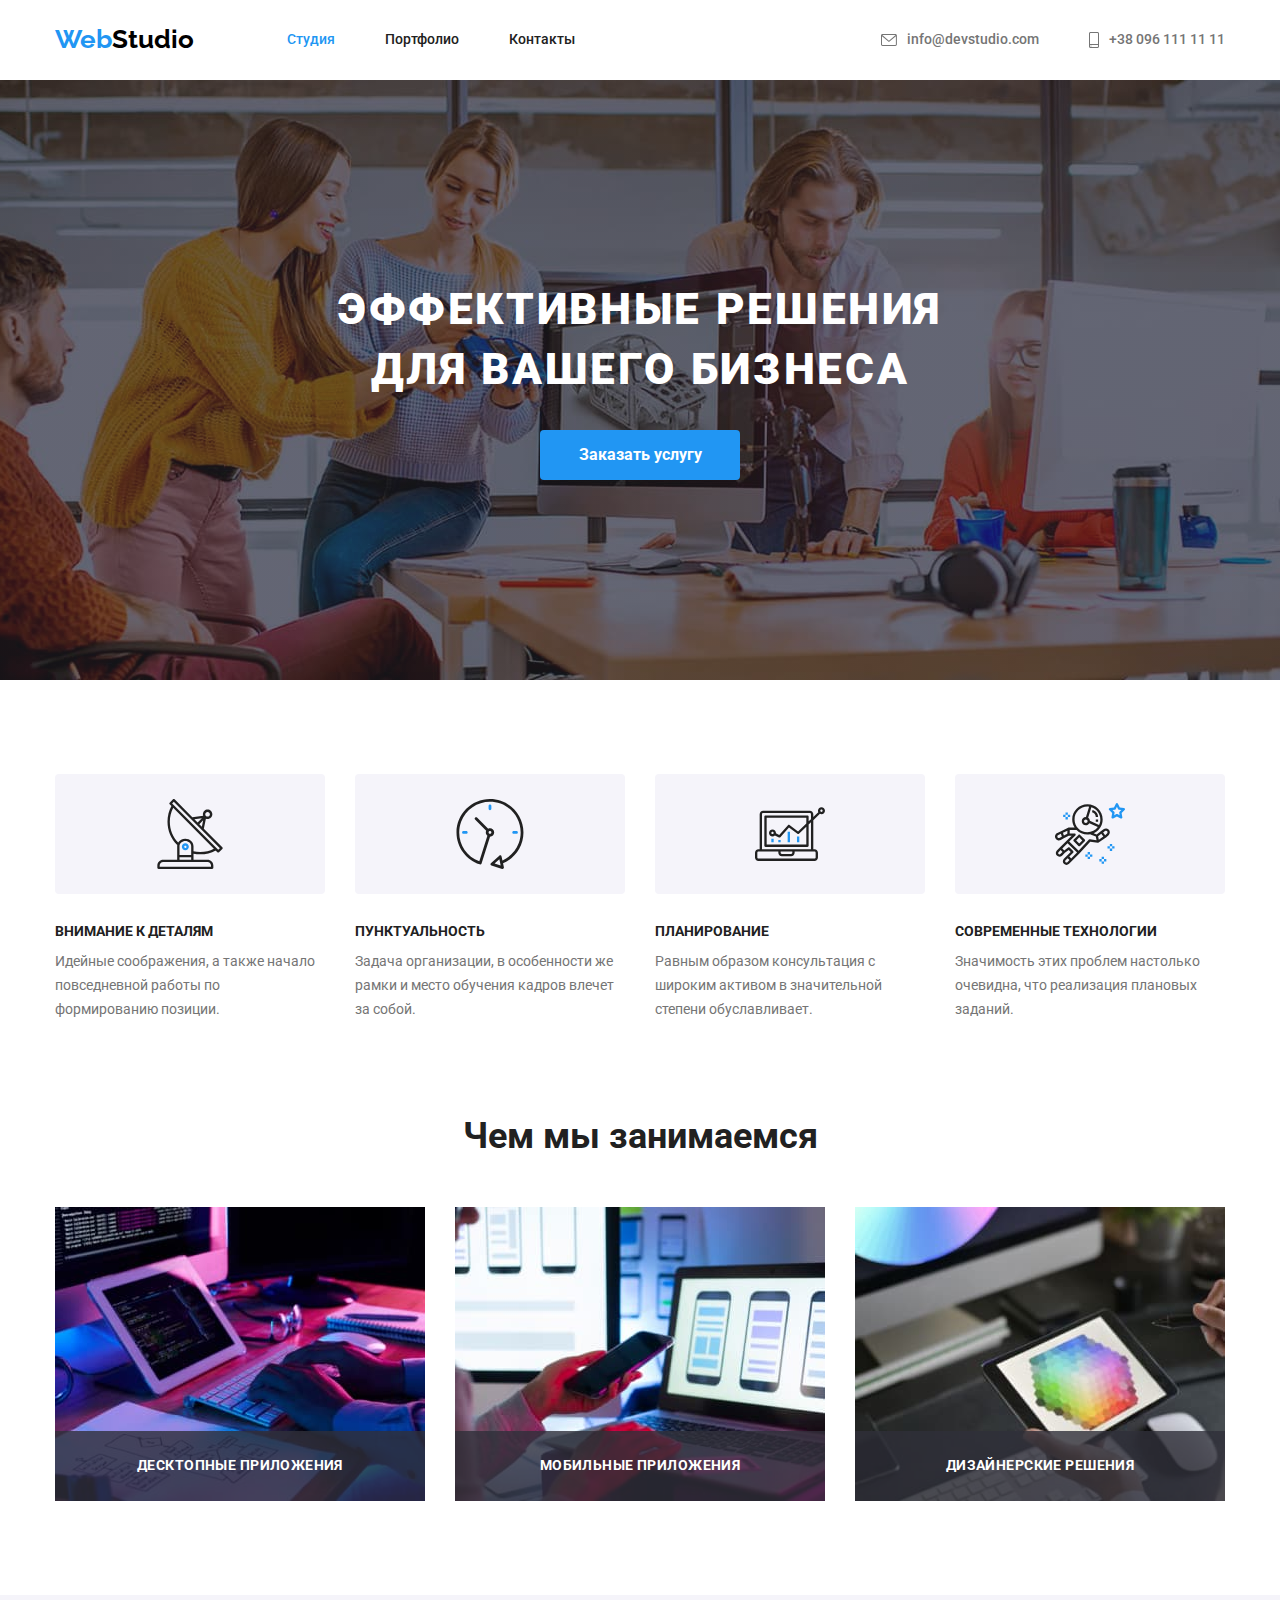
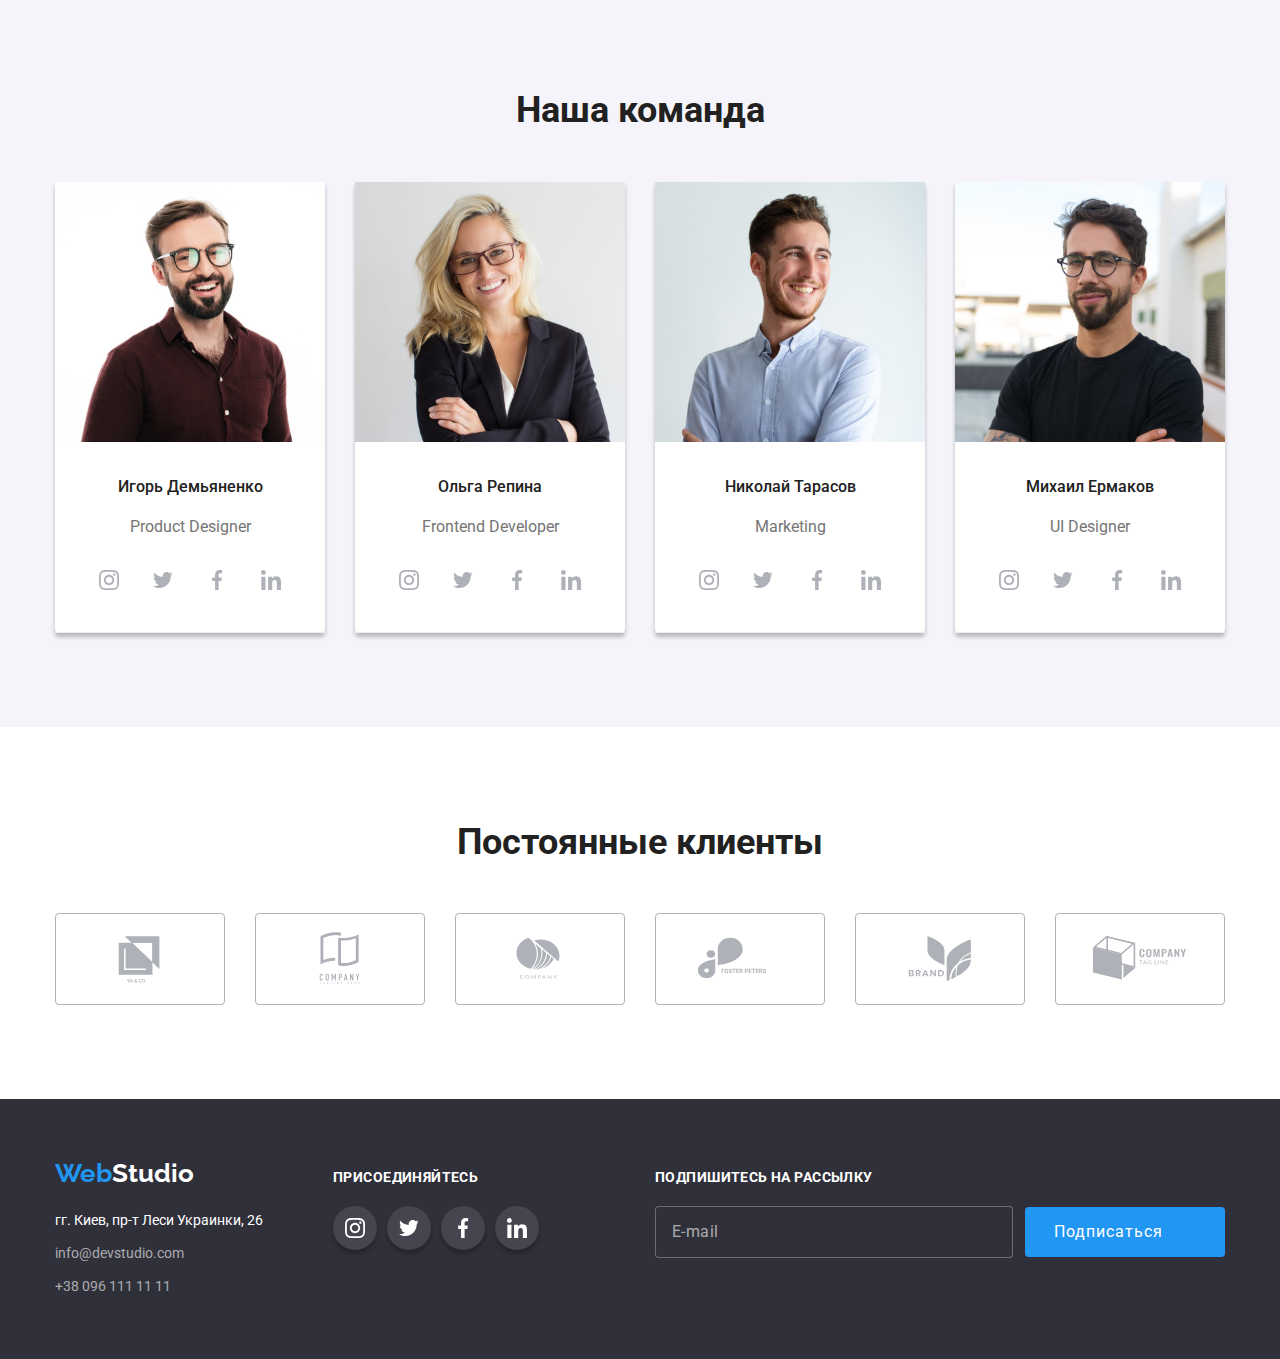
==== commit a79aa00d: "commit" ====
--- a/index.html
+++ b/index.html
@@ -18,16 +18,16 @@
   </head>
   <body>
     <!--Шапка-->
-    <header class="header">
+    <header>
       <div class="container header__container">
         <a href="" class="logo header__logo link"><span class="logo-part">Web</span>Studio</a>
         <nav>
           <ul class="navigation list">
             <li class="navigation__item">
-              <a href="./index.html" class="navigation__link link">Студия</a>
+              <a href="" class="navigation__link current link">Студия</a>
             </li>
             <li class="navigation__item">
-              <a href="" class="navigation__link link current">Портфолио</a>
+              <a href="./portfolio.html" class="navigation__link link">Портфолио</a>
             </li>
             <li class="navigation__item"><a href="" class="navigation__link link">Контакты</a></li>
           </ul>
@@ -56,7 +56,7 @@
       <section class="hero section">
         <div class="container">
           <h1 class="hero__title">Эффективные решения для вашего бизнеса</h1>
-          <button type="button" class="main-botton" data-modal-open>Заказать услугу</button>
+          <button type="button" class="main__botton" data-modal-open>Заказать услугу</button>
         </div>
       </section>
       <!--Подход-->
@@ -396,66 +396,65 @@
                   >info@devstudio.com</a
                 >
               </li>
-              <li class="list-footer-contacts">
+              <li class="footer__contacts__item">
                 <a href="tel:+380961111111" class="footer__contacts__link">+38 096 111 11 11</a>
               </li>
             </ul>
           </address>
         </div>
-        <div class="footer-social-list">
-          <span class="apply">присоединяйтесь</span>
-          <ul class="footer-soc-links list">
-            <li class="soc-item">
+        <div class="footer__social footer__soc__group">
+          <h3 class="footer__subtitle">присоединяйтесь</h3>
+          <ul class="footer__social__block list">
+            <li class="footer__social__item">
               <a
                 href="https://www.instagram.com/accounts/login/"
                 target="_blank"
-                class="soc-item-link"
+                class="footer__social__link"
               >
                 <svg class="footer-icon" width="20" height="20">
                   <use href="./images/icons.svg#icon-instagram-2-1"></use>
                 </svg>
               </a>
             </li>
-            <li class="soc-item">
+            <li class="footer__social__item">
               <a
                 href="https://twitter.com/i/flow/login?input_flow_data=%7B%22requested_variant%22%3A%22eyJsYW5nIjoicnUifQ%3D%3D%22%7D"
                 target="_blank"
-                class="soc-item-link"
+                class="footer__social__link"
               >
-                <svg class="footer-icon" width="20" height="20">
+                <svg class="footer__social__item" width="20" height="20">
                   <use href="./images/icons.svg#icon-twit"></use>
                 </svg>
               </a>
             </li>
-            <li class="soc-item">
-              <a href="https://www.facebook.com/" target="_blank" class="soc-item-link">
-                <svg class="footer-icon" width="20" height="20">
+            <li class="footer__social__item">
+              <a href="https://www.facebook.com/" target="_blank" class="footer__social__link">
+                <svg class="footer__social__icon" width="20" height="20">
                   <use href="./images/icons.svg#icon-facebook"></use>
                 </svg>
               </a>
             </li>
-            <li class="soc-item">
-              <a href="https://www.linkedin.com/login" target="_blank" class="soc-item-link">
-                <svg class="footer-icon" width="20" height="20">
+            <li class="footer__social__item">
+              <a href="https://www.linkedin.com/login" target="_blank" class="footer__social__link">
+                <svg class="footer__social__item" width="20" height="20">
                   <use href="./images/icons.svg#icon-linkedin"></use>
                 </svg>
               </a>
             </li>
           </ul>
         </div>
-        <div class="signup-form-footer">
-          <form class="footer-sign-field">
-            <label class="signup-lable"
-              ><span class="apply">Подпишитесь на рассылку</span>
+        <div class="signup">
+          <form class="signup__field">
+            <label class="signup__lable"
+              ><span class="signup__lable footer__subtitle">Подпишитесь на рассылку</span>
               <input
                 type="email"
                 name="input-mail"
-                class="sign-upinput"
-                id="sign-upinput"
+                class="signup__lable sign__upinput"
                 placeholder="E-mail"
             /></label>
-            <button type="submit" class="signup-footer-button">
-              Подписаться<svg class="singup-footer-icon" width="24" height="24">
+            <button type="submit" class="signup__footer__button">
+              Подписаться<svg class="singup__footer__icon" width="24" height="24">
                 <use href="./images/icons.svg#icon-icon-send-3"></use>
               </svg>
             </button>
@@ -465,68 +464,68 @@
     </footer>
     <div class="backdrop is-hidden" data-modal>
       <div class="modal">
-        <button data-modal-close class="modal-close-btn">
+        <button data-modal-close class="modal__close__btn">
           <svg>
             <use href="./images/icons.svg#icon-close"></use>
           </svg>
         </button>
-        <p class="modal-title">Оставьте свои данные, мы вам перезвоним</p>
+        <p class="modal__title">Оставьте свои данные, мы вам перезвоним</p>
         <form>
-          <div class="modal-field">
-            <label for="name" class="modal-lable">Имя</label>
-            <div class="input-wrap">
-              <input type="text" name="user-name" id="name" class="modal-input" required />
-              <svg class="input-icon" width="18" height="18">
+          <div class="modal__field">
+            <label for="name" class="modal__lable">Имя</label>
+            <div class="modal__input__wrap">
+              <input type="text" name="user-name" id="name" class="modal__input__field" required />
+              <svg class="modal__input__icon" width="18" height="18">
                 <use href="./images/icons.svg#icon-person-black-18dp-1-1"></use>
               </svg>
             </div>
           </div>
-          <div class="modal-field">
-            <label for="tel" class="modal-lable">Телефон</label>
-            <div class="input-wrap">
-              <input type="tel" name="user-tel" id="tel" class="modal-input" required />
-              <svg class="input-icon" width="18" height="18">
+          <div class="modal__field">
+            <label for="tel" class="modal__lable">Телефон</label>
+            <div class="modal__input__wrap">
+              <input type="tel" name="user-tel" id="tel" class="modal__input__field" required />
+              <svg class="modal__input__icon" width="18" height="18">
                 <use href="./images/icons.svg#icon-phone-black-18dp-1-1"></use>
               </svg>
             </div>
           </div>
-          <div class="modal-field">
-            <label for="mail" class="modal-lable">Почтa</label>
-            <div class="input-wrap">
-              <input type="email" name="user-mail" id="mail" class="modal-input" />
-              <svg class="input-icon" width="18" height="18">
+          <div class="modal__field">
+            <label for="mail" class="modal__lable">Почтa</label>
+            <div class="modal__input__wrap">
+              <input type="email" name="user-mail" id="mail" class="modal__input__field" />
+              <svg class="modal__input__icon" width="18" height="18">
                 <use href="./images/icons.svg#icon-email-black-18dp-1-1"></use>
               </svg>
             </div>
           </div>
-          <div class="modal-field">
-            <label for="user-text" class="modal-lable">Комментарий</label>
+          <div class="modal__field">
+            <label for="user-text" class="modal__lable">Комментарий</label>
             <textarea
               name="user-text"
               id="user-text"
-              class="modal-comment"
+              class="modal__comment"
               placeholder="Введите текст"
             ></textarea>
           </div>
-          <div class="check-field">
-            <label class="check-text">
+          <div class="check checkbox">
+            <label class="check__text">
               <input
                 type="checkbox"
                 name="check"
                 value="true"
-                class="modal-check visually-hidden"
-              /><span class="custom-view"
+                class="check__field visually-hidden"
+              /><span class="check__custom__view"
                 ><svg class="icon-check" width="11" height="8">
                   <use href="./images/icons.svg#icon-line"></use>
                 </svg>
               </span>
               <span class="policy">
                 Соглашаюсь с рассылкой и принимаю
-                <a href="" class="modal-link">Условия договора</a>
+                <a href="" class="check__link link">Условия договора</a>
               </span>
             </label>
           </div>
-          <button type="submit" class="input-button">Отправить</button>
+          <button type="submit" class="modal__input__button">Отправить</button>
         </form>
       </div>
     </div>
--- a/css/styles.css
+++ b/css/styles.css
@@ -521,15 +521,16 @@
     color: var(--accent-color);
 }
 
-.footer-social-list {
+/* __________________________Footer social___________________________ */
+.footer__soc__group {
     margin-right: auto;
 }
 
-.soc-item:not(:last-child) {
+.footer__social__item:not(:last-child) {
     margin-right: 10px;
 }
 
-.social-title {
+.footer__subtitle {
     text-transform: uppercase;
     margin-bottom: 20px;
     font-weight: 700;
@@ -539,14 +540,14 @@
     letter-spacing: 0.03em;
 }
 
-.footer-soc-links {
+.footer__social__block {
     display: flex;
     text-decoration: none;
     align-items: center;
     justify-content: center;
 }
 
-.soc-item-link {
+.footer__social__link{
     display: flex;
     align-items: center;
     justify-content: center;
@@ -561,16 +562,106 @@
     transition-timing-function: cubic-bezier(0.4, 0, 0.2, 1);
 }
 
-.soc-item-link:hover,
-.soc-item-link:focus {
+.footer__social__link:hover,
+.footer__social__link:focus {
     background-color: var(--accent-color);
 }
 
-.footer-icon {
+.footer__social__item{
     display: flex;
     align-items: center;
     justify-content: center;
     fill: var(--main-theme-color)
+}
+
+/* _____________________________Footer input */
+
+.signup {
+    display: flex;
+    width: 570;
+    /* margin-right: 0; */
+}
+
+.signup__field {
+    display: flex;
+    justify-content: center;
+    align-items: center;
+    margin-right: 0;
+}
+
+.sign__upinput {
+    width: 358px;
+    border-radius: 4px;
+    border: 1px solid #FFFFFF4D;
+    background-color: var(--footer-bg-color);
+    padding: 15px 16px;
+    font-size: 16px;
+    line-height: 1.25;
+    display: flex;
+    align-items: center;
+    letter-spacing: 0.03em;
+    color: rgba(255, 255, 255, 0.6);
+    margin-right: 12px;
+    outline: none;
+    transition-property: border-color;
+    transition-duration: 250ms;
+    transition-timing-function: cubic-bezier(0.4, 0, 0.2, 1);
+}
+
+.sign__upinput:focus,
+.sign__upinput:hover {
+    border-color: var(--accent-color);
+}
+
+.sign__upinput::placeholder {
+    font-size: 16px;
+    line-height: 1.25;
+    align-items: center;
+    letter-spacing: 0.03em;
+    color: rgba(255, 255, 255, 0.6);
+}
+
+.signup__footer__button {
+    cursor: pointer;
+    color: var(--main-theme-color);
+    background-color: var(--accent-color);
+    padding: 10px 28px 10px 29px;
+    font-weight: 200px;
+    font-size: 16px;
+    line-height: 1.9;
+    min-width: 200px;
+    height: 50px;
+    border-radius: 4px;
+    border: transparent;
+    margin-top: 36px;
+    margin-right: auto;
+    display: flex;
+    align-items: center;
+    text-align: center;
+    letter-spacing: 0.06em;
+    transition-property: background-color;
+    transition-duration: 250ms;
+    transition-timing-function: cubic-bezier(0.4, 0, 0.2, 1);
+}
+
+.signup__footer__button:focus,
+.signup__footer__button:hover {
+    background-color: var(--bottom-focuse-color);
+}
+
+.singup__footer__icon {
+    margin-left: 10px;
+}
+
+.footer__subtitle {
+    display: block;
+    text-transform: uppercase;
+    margin-bottom: 20px;
+    font-weight: 700;
+    font-size: 14px;
+    line-height: 1.14;
+    color: var(--main-theme-color);
+    letter-spacing: 0.03em;
 }
 
 
@@ -583,18 +674,18 @@
     font-style: normal;
 }
 
-.but-list {
+.btn-list {
     display: flex;
     justify-content: center;
     margin-top: 0;
     margin-bottom: 50px;
 }
 
-.bt-item {
-    display: block;
-}
-
-.bt-item:not(:last-child) {
+.buttons-item {
+    display: block;
+}
+
+.buttons-item:not(:last-child) {
     margin-right: 8px;
 
 }
@@ -705,7 +796,7 @@
 }
 
 /*__________________________________Buttons____________________________*/
-.main-botton {
+.main__botton {
     cursor: pointer;
     color: var(--main-theme-color);
     background-color: var(--accent-color);
@@ -727,8 +818,8 @@
 
 }
 
-.main-botton:focus,
-.main-botton:hover {
+.main__botton:focus,
+.main__botton:hover {
     background-color: var(--bottom-focuse-color);
 
 }
@@ -805,7 +896,7 @@
     padding: 40px;
 }
 
-.modal-close-btn {
+.modal__close__btn {
     display: flex;
     align-items: center;
     justify-content: center;
@@ -829,7 +920,7 @@
 }
 
 
-.modal-title{
+.modal__title{
     font-style: normal;
     font-weight: 700;
     font-size: 20px;
@@ -840,14 +931,14 @@
     margin-bottom: 12px;
 }
 
-.modal-field{
+.modal__field{
     margin-bottom: 10px;
 }
-.input-wrap{
+.modal__input__wrap{
     position: relative;
 }
 
-.modal-input{
+.modal__input__field{
     width: 100%;
     height: 40px;
     border:  1px solid #21212133;
@@ -857,22 +948,22 @@
     cursor: pointer;
     transition: border-color 250ms var(--transition-timing-function);
 }
-.modal-input:focus,
-.modal-input:hover{
+.modal__input__field:focus,
+.modal__input__field:hover{
     border-color: var(--accent-color);
 }
-.input-icon{
+.modal__input__icon{
     position: absolute;
     left: 12px;
     top: 50%;
     transform: translateY(-50%);
     transition: fill 250ms var(--transition-timing-function);
 }
-.modal-input:focus+.input-icon,
-.modal-input:hover+.input-icon {
+.modal__input__fieldt:focus+.modal__input__icon,
+.modal__input__field:hover+.modal__input__icon {
     fill: var(--accent-color);
 }
-.modal-lable {
+.modal__lable {
     font-weight: 400;
     font-size: 12px;
     line-height: 1.16;
@@ -882,7 +973,7 @@
     margin-bottom: 4px;
 }
 
-.modal-comment {
+.modal__comment {
     cursor: pointer;
     width: 100%;
     height: 120px;
@@ -893,11 +984,11 @@
     resize: none;
     transition: border-color 250ms var(--transition-timing-function);
 }
-.modal-comment:focus,
-.modal-comment:hover{
+.modal__comment:focus,
+.modal__comment:hover{
     border-color: var(--accent-color);
 }
-.modal-comment::placeholder{
+.modal__comment::placeholder{
     font-weight: 400;
     font-size: 14px;
     line-height: 1.14;
@@ -906,7 +997,11 @@
     color: rgba(117, 117, 117, 0.5);
 }
 
-.check-text{
+.checkbox {
+    margin-bottom: 30px;
+    justify-content: center;
+}
+.check__text{
     font-size: 14px;
     line-height: 1.7;
     letter-spacing: 0.03em;
@@ -916,7 +1011,7 @@
     justify-content: center;
 }
 
-.custom-view{
+.check__custom__view{
     width: 16px;
     height: 15px;
     border: 2px solid #000000;
@@ -928,9 +1023,9 @@
     cursor: pointer;
 }
 
-.modal-check:checked + .custom-view{
+.check__field:checked + .check__custom__view{
     background-color: var(--accent-color);
-border: transparent;}
+    border: transparent;}
     
 
     /* .modal-check:checked + .check-text .custom-view{
@@ -938,17 +1033,12 @@
     border: none;
 } */
 
-.modal-link{
+.check__link{
     border-bottom: 1px solid var(--accent-color);
     color: var(--accent-color);
 }
 
-.check-field{
-    margin-bottom: 30px;
-    justify-content: center;
-    }
-
-.input-button{
+.modal__input__button{
     justify-content: center;
     cursor: pointer;
     color: var(--main-theme-color);
@@ -967,7 +1057,6 @@
     min-width: 200px;
     height: 50px;
     display: block;
-    margin-right: auto;
     margin: 0 auto;
     box-shadow: 0px 4px 4px 0px #00000026;
     border: transparent;
@@ -976,93 +1065,10 @@
     transition-timing-function: cubic-bezier(0.4, 0, 0.2, 1);
 
 }
-.input-button:focus,
-.input-button:hover {
+.modal__input__button:focus,
+.modal__input__button:hover {
     background-color: var(--bottom-focuse-color);
 
 }
-.signup-form-footer{
-    display: flex;
-    width: 570;
-    /* margin-right: 0; */
-}
-.footer-sign-field {
-    display: flex;
-    justify-content: center;
-    align-items: center;
-    margin-right: 0;
-}
-
-.sign-upinput{
-    width: 358px;
-    border-radius: 4px;
-    border: 1px solid #FFFFFF4D;
-    background-color: var(--footer-bg-color);
-    padding: 15px 16px;
-    font-size: 16px;
-    line-height: 1.25;
-    display: flex;
-    align-items: center;
-    letter-spacing: 0.03em;
-    color: rgba(255, 255, 255, 0.6);
-    margin-right: 12px;
-    outline: none;
-    transition-property: border-color;
-    transition-duration: 250ms;
-    transition-timing-function: cubic-bezier(0.4, 0, 0.2, 1);
-}
-.sign-upinput:focus,
-.sign-upinput:hover{
-    border-color: var(--accent-color);
-}
-.sign-upinput::placeholder{
-    font-size: 16px;
-    line-height: 1.25;
-    align-items: center;
-    letter-spacing: 0.03em;
-    color: rgba(255, 255, 255, 0.6);
-}
-
-.signup-footer-button{
-    cursor: pointer;
-    color: var(--main-theme-color);
-    background-color: var(--accent-color);
-    padding: 10px 28px 10px 29px;
-    font-weight: 200px;
-    font-size: 16px;
-    line-height: 1.9;
-    min-width: 200px;
-    height: 50px;
-    border-radius: 4px;
-    border: transparent;
-    margin-top: 36px;
-    margin-right: auto;
-    display: flex;
-    align-items: center;
-    text-align: center;
-    letter-spacing: 0.06em;
-    transition-property: background-color;
-    transition-duration: 250ms;
-    transition-timing-function: cubic-bezier(0.4, 0, 0.2, 1);
-}
-
-.signup-footer-button:focus,
-.signup-footer-button:hover{
-    background-color: var(--bottom-focuse-color);
-}
-
-.singup-footer-icon{
-    margin-left: 10px;
-}
-    
-.apply{
-    display: block;
-    text-transform: uppercase;
-    margin-bottom: 20px;
-    font-weight: 700;
-    font-size: 14px;
-    line-height: 1.14;
-    color: var(--main-theme-color);
-    letter-spacing: 0.03em;
-}
-
+
+
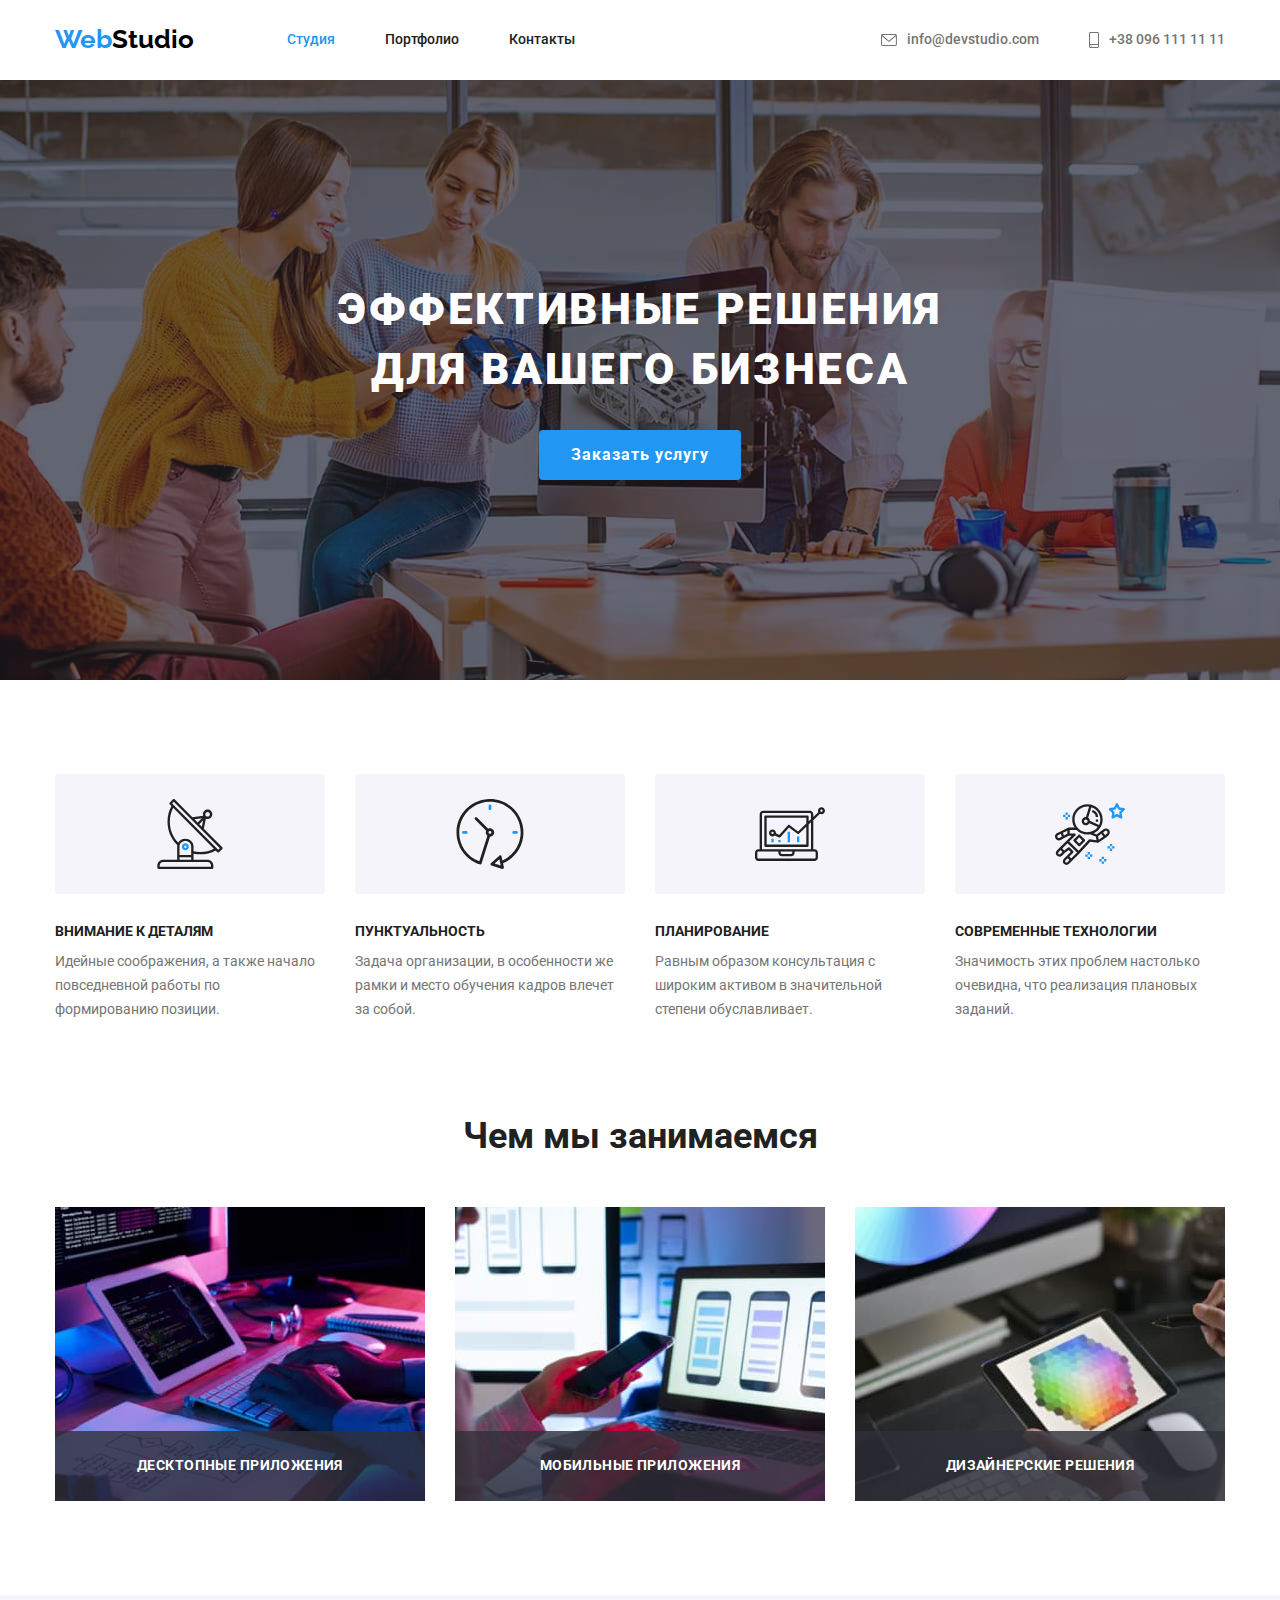
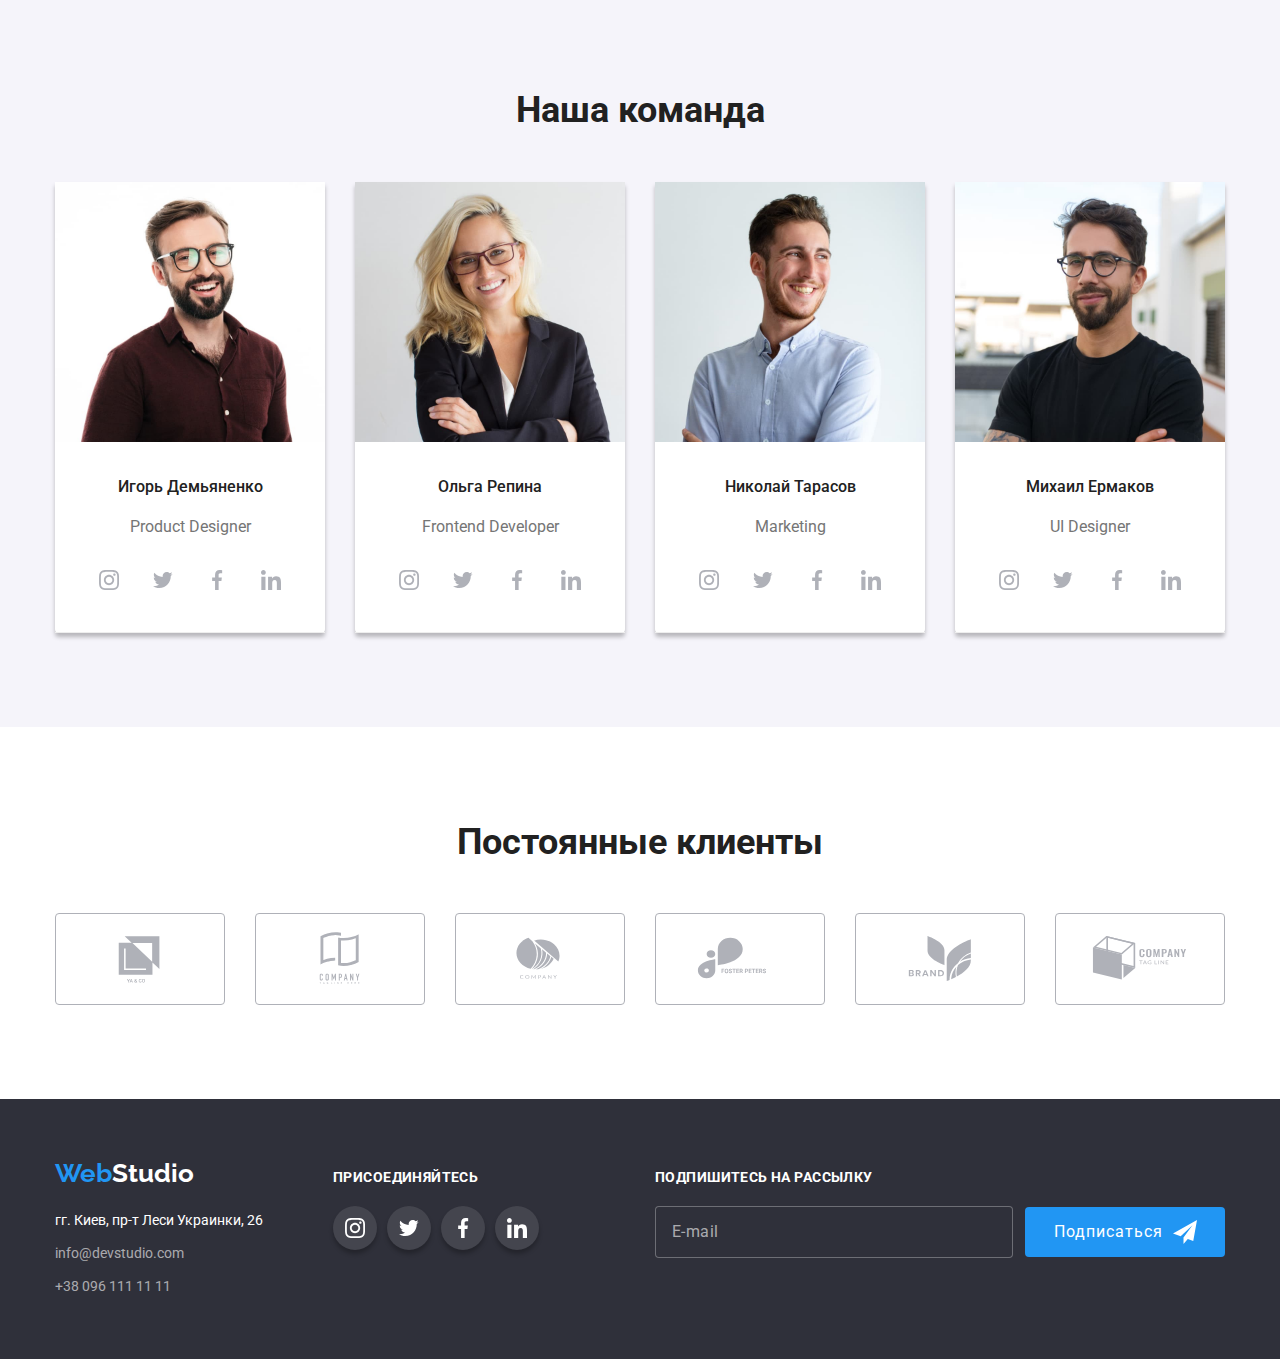
==== commit 50b9f627: "commit" ====
--- a/index.html
+++ b/index.html
@@ -56,7 +56,7 @@
       <section class="hero section">
         <div class="container">
           <h1 class="hero__title">Эффективные решения для вашего бизнеса</h1>
-          <button type="button" class="main__botton" data-modal-open>Заказать услугу</button>
+          <button type="button" class="hero__button button" data-modal-open>Заказать услугу</button>
         </div>
       </section>
       <!--Подход-->
@@ -525,7 +525,7 @@
               </span>
             </label>
           </div>
-          <button type="submit" class="modal__input__button">Отправить</button>
+          <button type="submit" class="modal__input__button button">Отправить</button>
         </form>
       </div>
     </div>
--- a/css/styles.css
+++ b/css/styles.css
@@ -681,11 +681,11 @@
     margin-bottom: 50px;
 }
 
-.buttons-item {
-    display: block;
-}
-
-.buttons-item:not(:last-child) {
+.buttons__item {
+    display: block;
+}
+
+.buttons__item:not(:last-child) {
     margin-right: 8px;
 
 }
@@ -696,7 +696,7 @@
 
 }
 
-.progect-box {
+.progects__box {
     width: 370px;
     margin-right: 30px;
     margin-bottom: 30px;
@@ -704,15 +704,15 @@
     cursor: pointer;
 }
 
-.progect-box:nth-child(3n) {
+.progects__box:nth-child(3n) {
     margin-right: 0;
 }
 
-.progect-box:nth-last-child(-n+3) {
+.progects__box:nth-last-child(-n+3) {
     margin-bottom: 0;
 }
 
-.project-link {
+.projects__link{
     display: inline-block;
     border-bottom: 1px var(--project-conteiner-color);
     cursor: pointer;
@@ -721,19 +721,19 @@
     transition-timing-function: cubic-bezier(0.4, 0, 0.2, 1);
 }
 
-.project-link:hover,
-.project-link:focus {
+.projects__link:hover,
+.projects__link:focus {
     box-shadow: 0px 4px 4px 0px #00000040;
 }
 
-.project-tittle {
+.projects__tittle {
     color: var(--title-text-color);
     font-size: 18px;
     line-height: 2;
     margin-bottom: 4px;
 }
 
-.project-type {
+.projects__type {
     color: var(--primary-text-color);
     font-weight: 400;
     font-size: 16px;
@@ -741,18 +741,18 @@
 }
 
 
-.pic-info {
+.projects__info {
     padding: 20px 24px;
     border: 1px solid var(--project-conteiner-color);
     border-top: none;
 }
 
-.pb-position {
+.projects__position {
     position: relative;
     overflow: hidden;
 }
 
-.upper-layer {
+.projects__upper__layer {
     width: 100%;
     height: 294px;
     padding: 63px 24px;
@@ -767,26 +767,13 @@
 
 }
 
-/* transform: translate();
-    transition: 500ms opacity cubic-bezier(0.4, 0, 0.2, 1);
-    opacity: 0; */
-
-.project-link:hover .upper-layer {
+.projects__link:hover .projects__upper__layer {
     opacity: 1;
     transform: translateY(0);
 }
 
-/* .upper-layer::before{
-    display: inline-block;
-    position: absolute;
-    content: "";
-    width: 100%;
-    height: 100%;
-    opacity: 0;
-
-} */
-
-.layer-text {
+
+.projects__layer__text {
     font-weight: 400;
     font-size: 18px;
     line-height: 1.6;
@@ -796,45 +783,45 @@
 }
 
 /*__________________________________Buttons____________________________*/
-.main__botton {
+
+.button{
     cursor: pointer;
+    display: inline-block;
+    align-items: center;
+    text-align: center;
+    border-radius: 4px;
+    border: transparent;
+    font-size: 16px;
+
+
+}
+.hero__button {
     color: var(--main-theme-color);
     background-color: var(--accent-color);
     font-weight: 700;
     font-size: 16px;
     line-height: 1.9;
-    align-items: center;
-    text-align: center;
-    display: inline-block;
-    border-radius: 4px;
+    letter-spacing: 0.06em;
     padding: 10px 32px;
     min-width: 200px;
     height: 50px;
-    border: transparent;
     transition-property: background-color;
     transition-duration: 250ms;
     transition-timing-function: cubic-bezier(0.4, 0, 0.2, 1);
-
-
-}
-
-.main__botton:focus,
-.main__botton:hover {
+}
+
+.hero__button:focus,
+.hero__button:hover {
     background-color: var(--bottom-focuse-color);
 
 }
 
-.primary-botton {
-    cursor: pointer;
+.buttons__primary {
     background-color: var(--botton--bg-color);
     color: var(--title-text-color);
     font-weight: 500;
-    font-size: 16px;
     line-height: 1.6;
     padding: 6px 22px;
-    border-radius: 4px;
-    border: transparent;
-    display: inline-block;
     min-width: 103px;
     height: 38px;
     letter-spacing: 0.03em;
@@ -843,8 +830,8 @@
     transition-timing-function: cubic-bezier(0.4, 0, 0.2, 1);
 }
 
-.primary-botton:focus,
-.primary-botton:hover {
+.buttons__primary:focus,
+.buttons__primary:hover {
     color: var(--main-theme-color);
     background-color: var(--accent-color);
     box-shadow: 0px 4px 4px 0px #00000040;
@@ -857,7 +844,6 @@
     margin: -1px;
     border: 0;
     padding: 0;
-
     white-space: nowrap;
     clip-path: inset(100%);
     clip: rect(0 0 0 0);
@@ -1040,16 +1026,11 @@
 
 .modal__input__button{
     justify-content: center;
-    cursor: pointer;
     color: var(--main-theme-color);
     background-color: var(--accent-color);
     font-weight: 700;
-    font-size: 16px;
     line-height: 1.9;
     letter-spacing: 0.06em;
-    align-items: center;
-    display: inline-block;
-    border-radius: 4px;
     padding-top: 10px;
     padding-right: 55px;
     padding-bottom: 10px;
@@ -1059,7 +1040,6 @@
     display: block;
     margin: 0 auto;
     box-shadow: 0px 4px 4px 0px #00000026;
-    border: transparent;
     transition-property: background-color;
     transition-duration: 250ms;
     transition-timing-function: cubic-bezier(0.4, 0, 0.2, 1);
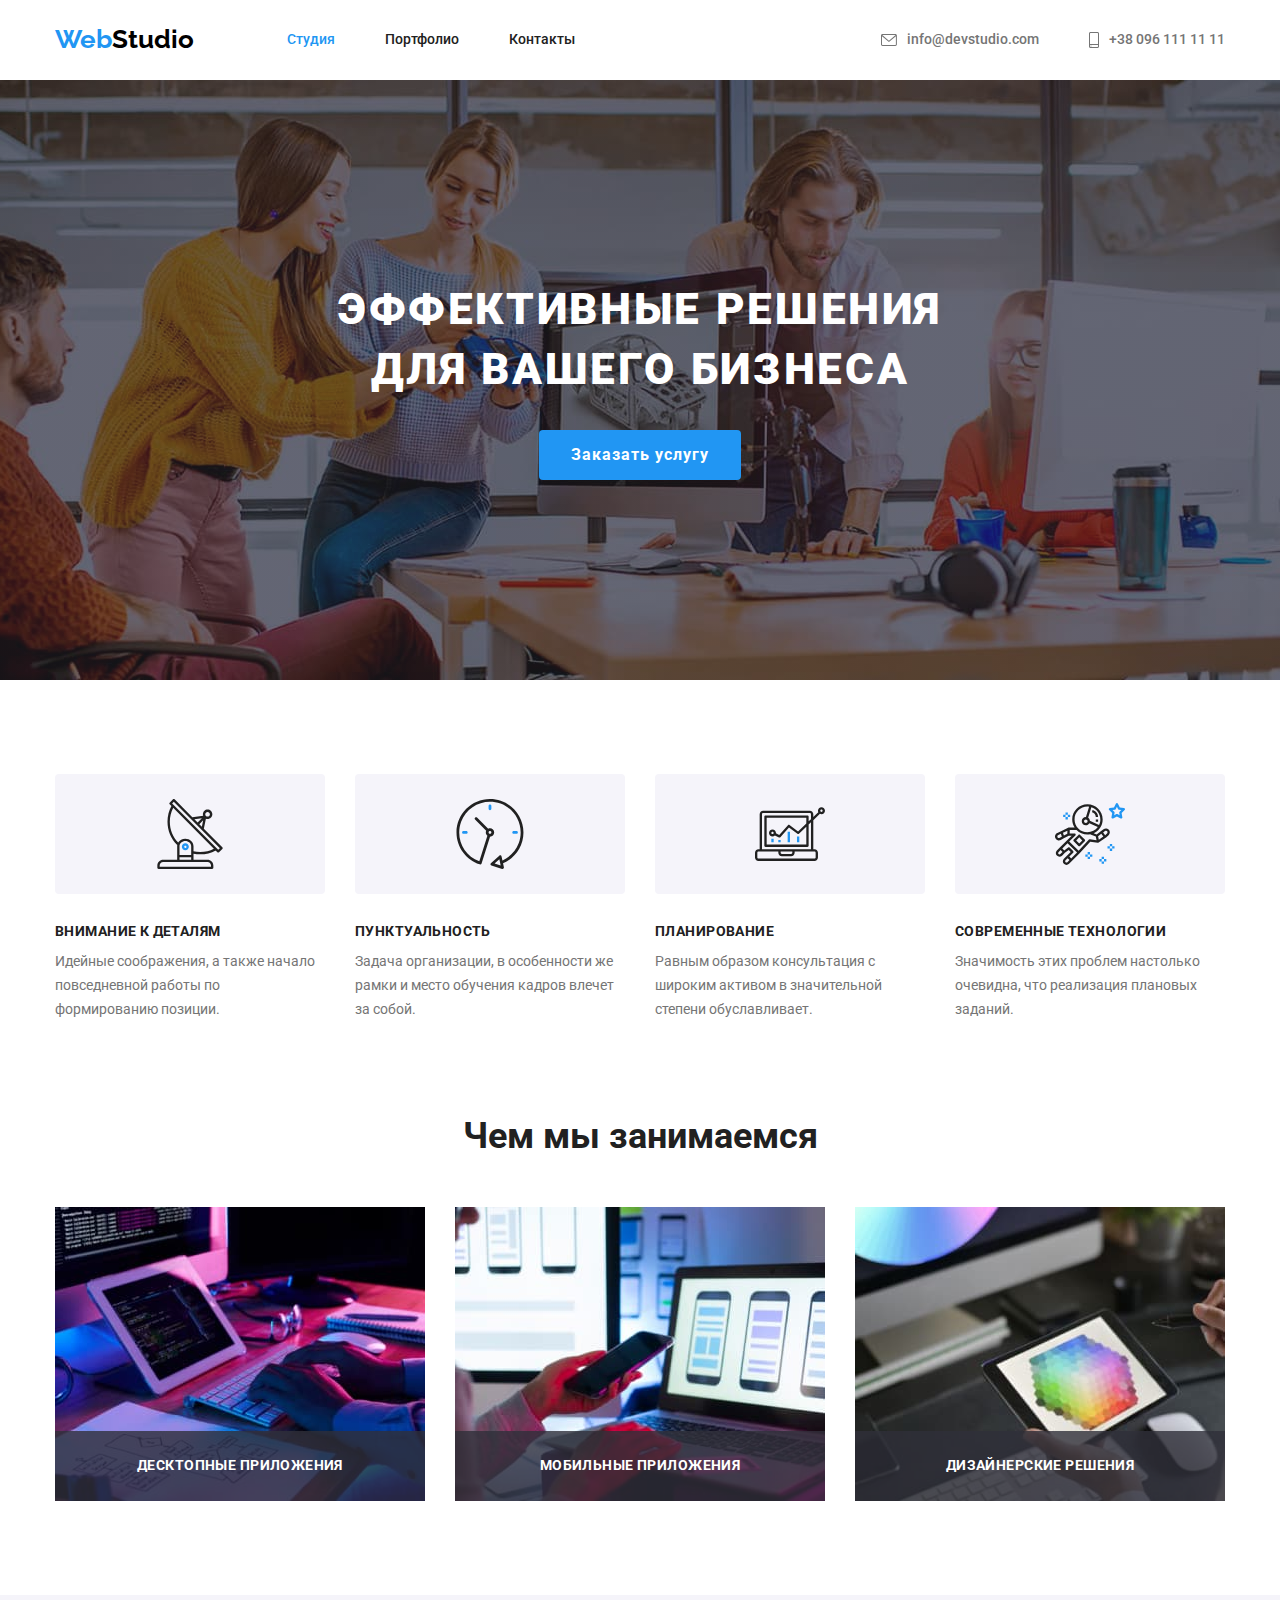
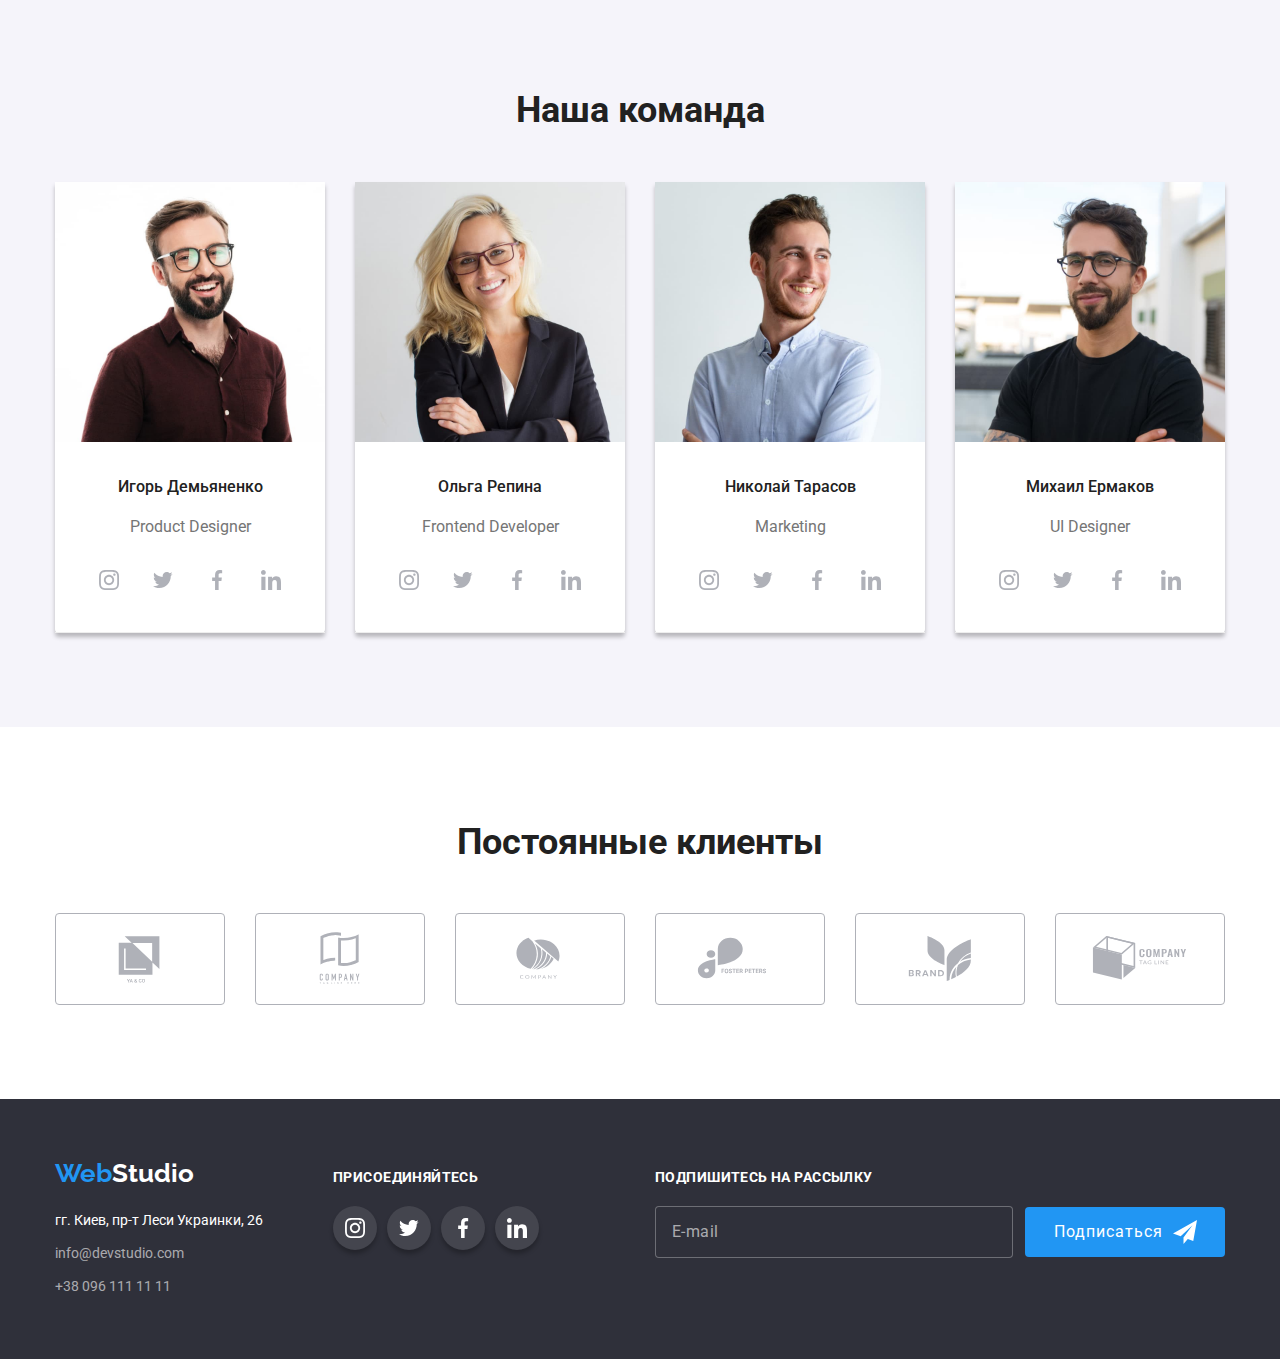
==== commit 3f4243f0: "commit" ====
--- a/index.html
+++ b/index.html
@@ -71,7 +71,7 @@
                 </svg>
               </div>
               <div class="feature-box-data">
-                <h3 class="features__title">Внимание к деталям</h3>
+                <h3 class="features__title after__title__black">Внимание к деталям</h3>
                 <p class="features__info">
                   Идейные соображения, а также начало повседневной работы по формированию позиции.
                 </p>
@@ -83,7 +83,7 @@
                   <use href="./images/icons.svg#icon-clock-1-1"></use>
                 </svg>
               </div>
-              <h3 class="features__title">Пунктуальность</h3>
+              <h3 class="features__title after__title__black">Пунктуальность</h3>
               <p class="features__info">
                 Задача организации, в особенности же рамки и место обучения кадров влечет за собой.
               </p>
@@ -94,7 +94,7 @@
                   <use href="./images/icons.svg#icon-diagram-1-1"></use>
                 </svg>
               </div>
-              <h3 class="features__title">Планирование</h3>
+              <h3 class="features__title after__title__black">Планирование</h3>
               <p class="features__info">
                 Равным образом консультация с широким активом в значительной степени обуславливает.
               </p>
@@ -105,7 +105,7 @@
                   <use href="./images/icons.svg#icon-astronaut-1-1"></use>
                 </svg>
               </div>
-              <h3 class="features__title">Современные технологии</h3>
+              <h3 class="features__title after__title__black">Современные технологии</h3>
               <p class="features__info">
                 Значимость этих проблем настолько очевидна, что реализация плановых заданий.
               </p>
@@ -122,7 +122,7 @@
               <div class="service__pic__container">
                 <img src="./images/box1.jpg" alt="Руки на клавиатуре" width="370" />
                 <div class="service__info">
-                  <h3 class="service__title">Десктопные приложения</h3>
+                  <h3 class="service__title after__title__white">Десктопные приложения</h3>
                 </div>
               </div>
             </li>
@@ -130,7 +130,7 @@
               <div class="service__pic__container">
                 <img src="./images/box2.jpg" alt="Смартфон и ноутбук" width="370" />
                 <div class="service__info">
-                  <h3 class="service__title">Мобильные приложения</h3>
+                  <h3 class="service__title after__title__white">Мобильные приложения</h3>
                 </div>
               </div>
             </li>
@@ -138,7 +138,7 @@
               <div class="service__pic__container">
                 <img src="./images/box3.jpg" alt="Палитра цветов" width="370" />
                 <div class="service__info">
-                  <h3 class="service__title">Дизайнерские решения</h3>
+                  <h3 class="service__title after__title__white">Дизайнерские решения</h3>
                 </div>
               </div>
             </li>
--- a/css/styles.css
+++ b/css/styles.css
@@ -22,6 +22,8 @@
     --bottom-focuse-color: #188CE8;
     --client-link-bg-color: #AFB1B8;
     --transition-timing-function: cubic-bezier(0.4, 0, 0.2, 1);
+    --logo-font: Raleway,sans-serif;
+    --roboto-font: Roboto, sans-serif;
 }
 
 /* General */
@@ -61,7 +63,7 @@
 body {
     background-color: var(----main-background-color);
     color: var(--primary-text-color);
-    font-family: Roboto, sans-serif;
+    font-family: var(--roboto-font);
 }
 
 .list {
@@ -90,7 +92,7 @@
 
 .header__logo {
     color: var(--logo-color);
-    font-family: Raleway, Montserrat, sans-serif;
+    font-family: var(--logo-font), Montserrat, sans-serif;
     font-weight: 700;
     font-size: 26px;
     line-height: 1.19;
@@ -239,12 +241,17 @@
 }
 
 .features__title {
+    margin-bottom: 10px;
+
+}
+
+.after__title__black{
     color: var(--title-text-color);
+    font-weight: 700;
     font-size: 14px;
+    letter-spacing: 0.03em;
     line-height: 1.14;
     text-transform: uppercase;
-    margin-bottom: 10px;
-
 }
 
 .features__info {
@@ -305,11 +312,13 @@
 }
 
 .service__title {
-    color: #FFFFFF;
+    text-align: center;
+}
+.after__title__white {
+    color: var(--main-theme-color);
     font-weight: 700;
     font-size: 14px;
     line-height: 1.14;
-    text-align: center;
     letter-spacing: 0.03em;
     text-transform: uppercase;
 }
@@ -531,13 +540,17 @@
 }
 
 .footer__subtitle {
-    text-transform: uppercase;
     margin-bottom: 20px;
+    
+}
+
+.after__title__white {
+    color: var(--main-theme-color);
     font-weight: 700;
     font-size: 14px;
     line-height: 1.14;
-    color: var(--main-theme-color);
     letter-spacing: 0.03em;
+    text-transform: uppercase;
 }
 
 .footer__social__block {
